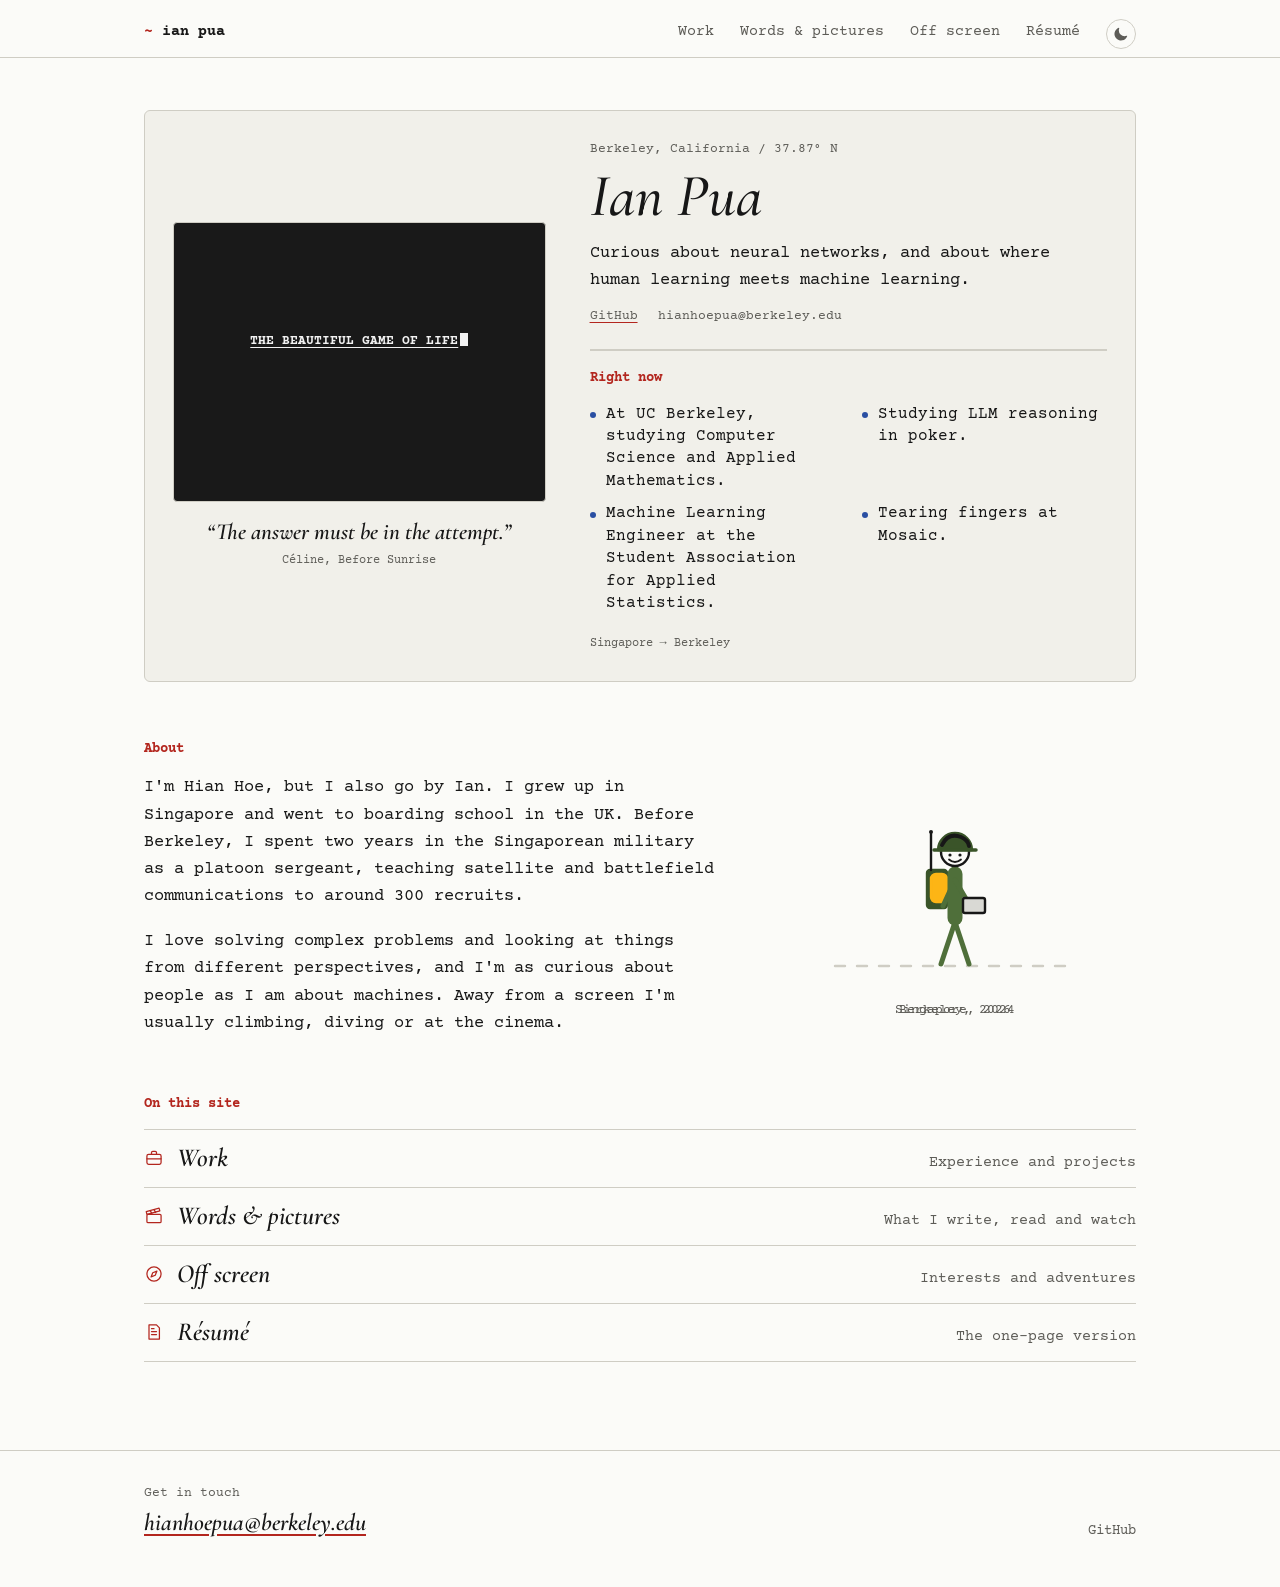
==== index.html @ f22ea00c "Give the walking figure a face and colours Co-Authored-By: Claude Fable 5.2 <noreply@anthropic.com> " ====
<!DOCTYPE html>
<html lang="en">
<head>
<meta charset="utf-8">
<meta name="viewport" content="width=device-width, initial-scale=1">
<title>Ian Pua</title>
<meta name="description" content="Ian Pua. Computer Science and Applied Mathematics at UC Berkeley.">

<!-- Link preview, shown when the site is shared. Change the address below if the site moves. -->
<meta property="og:type" content="website">
<meta property="og:title" content="Ian Pua">
<meta property="og:description" content="Computer Science and Applied Mathematics at UC Berkeley. Studying LLM reasoning in poker.">
<meta property="og:url" content="https://phihooo.github.io/">
<meta property="og:image" content="https://phihooo.github.io/og.png">
<meta name="twitter:card" content="summary_large_image">

<link rel="preconnect" href="https://fonts.googleapis.com">
<link rel="preconnect" href="https://fonts.gstatic.com" crossorigin>
<link href="https://fonts.googleapis.com/css2?family=Cormorant+Garamond:ital,wght@1,500;1,600&family=Courier+Prime:ital,wght@0,400;0,700;1,400&display=swap" rel="stylesheet">
<link rel="stylesheet" href="css/site.css">
</head>
<body>

<a class="skip" href="#main">Skip to content</a>

<header class="top">
  <nav class="nav" aria-label="Main">
    <a class="wordmark" href="#home" data-route="home">ian pua</a>
    <ul class="nav-links">
      <li><a href="#work" data-route="work">Work</a></li>
      <li><a href="#media" data-route="media">Words &amp; pictures</a></li>
      <li><a href="#offscreen" data-route="offscreen">Off screen</a></li>
      <li><a href="#resume" data-route="resume">Résumé</a></li>
      <li><button type="button" class="mode" id="mode"></button></li>
    </ul>
  </nav>
</header>

<main id="main">

  <!-- HOME -->
  <section class="view" data-view="home">
    <div class="wrap">
      <div class="card">
        <div class="screen-col">
          <div class="screen">
            <canvas id="leader" aria-hidden="true"></canvas>
            <div class="screen-html" id="screen-html" hidden></div>
          </div>
          <blockquote class="quote" id="quote" hidden></blockquote>
        </div>
        <div class="intro">
          <p class="where" id="where"></p>
          <h1 class="name">Ian Pua</h1>
          <p class="hero-line" id="tagline"></p>
          <p class="contact-row" id="hero-links"></p>
          <h2 class="h-small rule-top">Right now</h2>
          <ul class="now" id="now-list"></ul>
          <p class="path" id="path"></p>
        </div>
      </div>

      <section class="home-about" id="sec-about">
        <h2 class="h-small">About</h2>
        <div class="about-grid">
          <div class="prose" id="about-prose"></div>
          <dl class="facts" id="about-facts"></dl>
          <figure class="walk">
            <svg viewBox="0 0 240 210" role="img" aria-label="A stick figure walking, changing from a soldier with a helmet and a radio pack into a student with a backpack and a laptop.">
              <line class="walk-ground" x1="0" y1="176" x2="240" y2="176"/>
              <!-- soldier kit: radio pack with antenna, helmet -->
              <g class="kit kit-soldier">
                <rect class="pack-army" x="92" y="80" width="20" height="38" rx="3"/>
                <path d="M96 80 V44"/>
                <circle cx="96" cy="42" r="2" class="solid"/>
              </g>
              <!-- student kit: small backpack, hair -->
              <g class="kit kit-student">
                <rect class="pack-cal" x="96" y="84" width="16" height="28" rx="5"/>
              </g>
              <!-- the person -->
              <g class="limb arm-back"><path class="cloth" d="M120 90 L108 116"/></g>
              <g class="limb leg-back"><path class="cloth" d="M120 132 L106 174"/></g>
              <g class="limb leg-front"><path class="cloth" d="M120 132 L134 174"/></g>
              <path class="cloth torso" d="M120 84 V128"/>
              <circle cx="120" cy="62" r="14" class="walk-head"/>
              <circle cx="115" cy="65" r="1.6" class="face"/>
              <circle cx="125" cy="65" r="1.6" class="face"/>
              <path class="smile" d="M114 69.500 q6 5 12 0"/>
              <!-- helmet and hair sit on top of the head -->
              <g class="kit kit-soldier">
                <path class="helmet" d="M103 60 a17 17 0 0 1 34 0 z"/>
                <path class="helmet-brim" d="M99 60 h42"/>
              </g>
              <g class="kit kit-student"><path class="hair" d="M107 55 q6 -13 19 -8 q7 3 8 9"/></g>
              <g class="limb arm-front">
                <path class="cloth" d="M120 90 L134 114"/>
                <g class="kit kit-student"><rect class="paper" x="128" y="108" width="22" height="15" rx="2"/></g>
              </g>
            </svg>
            <figcaption>
              <span class="cap cap-soldier">Singapore, 2024</span>
              <span class="cap cap-student">Berkeley, 2026</span>
            </figcaption>
          </figure>
        </div>
      </section>

      <div class="home-index">
        <h2 class="h-small">On this site</h2>
        <ul class="index">
          <li><a href="#work"><span class="index-name"><span class="ico" data-icon="work"></span>Work</span><span class="index-note">Experience and projects</span></a></li>
          <li><a href="#media"><span class="index-name"><span class="ico" data-icon="film"></span>Words &amp; pictures</span><span class="index-note">What I write, read and watch</span></a></li>
          <li><a href="#offscreen"><span class="index-name"><span class="ico" data-icon="compass"></span>Off screen</span><span class="index-note">Interests and adventures</span></a></li>
          <li><a href="#resume"><span class="index-name"><span class="ico" data-icon="article"></span>Résumé</span><span class="index-note">The one-page version</span></a></li>
        </ul>
      </div>
    </div>
  </section>

  <!-- WORK: experience + projects -->
  <section class="view" data-view="work" hidden>
    <div class="wrap page">
      <h1 class="page-title slug">Work</h1>
      <section class="part" id="sec-experience">
        <h2 class="sub"><span class="ico" data-icon="work"></span>Experience</h2>
        <div class="pending">
          <p class="pending-title">Coming soon</p>
          <p class="pending-note">I'm writing this section up. Until then, my GitHub is the best place to see what I've been doing.</p>
        </div>
      </section>
      <section class="part" id="sec-projects">
        <h2 class="sub"><span class="ico" data-icon="cube"></span>Projects</h2>
        <div class="pending">
          <p class="pending-title">Coming soon</p>
          <p class="pending-note">Project write-ups are on the way.</p>
        </div>
      </section>
    </div>
  </section>

  <!-- WORDS & PICTURES: writing + media diet -->
  <section class="view" data-view="media" hidden>
    <div class="wrap page">
      <h1 class="page-title slug">Words &amp; pictures</h1>
      <p class="page-lede">What I write, and the books, films, TV and articles I take in.</p>
      <section class="part" id="sec-writing">
        <h2 class="sub"><span class="ico" data-icon="pen"></span>Writing</h2>
        <ul class="posts" id="writing-list"></ul>
      </section>
      <section class="part" id="sec-media">
        <h2 class="sub"><span class="ico" data-icon="film"></span>Media diet</h2>
        <div class="chips" id="media-filters" role="group" aria-label="Filter by type"></div>
        <ul class="shelf" id="media-list"></ul>
      </section>
    </div>
  </section>

  <!-- ONE ESSAY (filled in by site.js) -->
  <section class="view" data-view="post" hidden>
    <div class="wrap page">
      <p class="back"><a href="#writing">Back to Writing</a></p>
      <article>
        <p class="post-when" id="post-when"></p>
        <h1 class="page-title" id="post-title"></h1>
        <div class="prose essay" id="post-body"></div>
      </article>
    </div>
  </section>

  <!-- OFF SCREEN: interests + adventures -->
  <section class="view" data-view="offscreen" hidden>
    <div class="wrap page">
      <h1 class="page-title slug ext">Off screen</h1>
      <p class="page-lede">What I do away from a screen, and where I've been.</p>
      <section class="part" id="sec-interests">
        <h2 class="sub"><span class="ico" data-icon="heart"></span>Interests</h2>
        <ul class="interests" id="interests-list"></ul>
      </section>
      <section class="part" id="sec-adventures">
        <h2 class="sub"><span class="ico" data-icon="compass"></span>Adventures</h2>
        <p class="countdown" id="countdown" hidden></p>
        <dl class="stats" id="adventure-stats"></dl>
        <div class="map" id="map"></div>
        <ul class="pins" id="pin-list"></ul>
        <h3 class="h-small">Log</h3>
        <ul class="posts" id="adventure-log"></ul>
      </section>
    </div>
  </section>

  <!-- RÉSUMÉ -->
  <section class="view" data-view="resume" hidden>
    <div class="wrap page">
      <h1 class="page-title slug">Résumé</h1>
      <div class="pending" id="resume-box"></div>
    </div>
  </section>

</main>

<footer class="foot">
  <div class="wrap foot-row">
    <div>
      <p class="foot-label">Get in touch</p>
      <p class="foot-email" id="foot-email"></p>
    </div>
    <ul class="foot-links" id="foot-links"></ul>
  </div>
</footer>

<script src="js/content.js"></script>
<script src="js/world.js"></script>
<script src="js/site.js"></script>
</body>
</html>
---- css/site.css ----
/* Layout idea: the site is a screenplay. One typewriter face, page titles
   written as scene headings (INT. ABOUT - DAY), and day or night depending
   on the light or dark mode. */
:root {
  --paper: #fbfbf8;   /* page background */
  --shelf: #f1f0ea;   /* raised surfaces */
  --line:  #cfcdc4;   /* borders and rules */
  --ink:   #171717;   /* main text */
  --mist:  #5d5c57;   /* secondary text */
  --red:   #b3261e;   /* accent: the red pencil */
  --blue:  #2a4fa3;   /* second accent: the blue pencil */
  --land:  #e4e2d9;   /* land on the map */
  --tod: "DAY";       /* time of day in the scene headings */

  --type: "Courier Prime", "Courier New", Courier, monospace;
  --title: "Cormorant Garamond", "Times New Roman", serif;   /* italic serif for the name and for titles */
  color-scheme: light;
}
@media (prefers-color-scheme: dark) {
  :root:not([data-theme="light"]) {
    --paper: #141413; --shelf: #1e1e1c; --line: #3b3a36; --ink: #ecebe5; --mist: #a5a39b;
    --red: #ff8073; --blue: #93b2ff; --land: #2a2a27; --tod: "NIGHT";
    color-scheme: dark;
  }
}
:root[data-theme="dark"] {
  --paper: #141413; --shelf: #1e1e1c; --line: #3b3a36; --ink: #ecebe5; --mist: #a5a39b;
  --red: #ff8073; --blue: #93b2ff; --land: #2a2a27; --tod: "NIGHT";
  color-scheme: dark;
}

* { box-sizing: border-box; }
html { -webkit-text-size-adjust: 100%; }
body {
  margin: 0; background: var(--paper); color: var(--ink);
  font-family: var(--type); font-size: 17px; line-height: 1.6;
  min-height: 100vh; display: flex; flex-direction: column;
}
main { flex: 1; }
a { color: inherit; }
a:focus-visible, button:focus-visible { outline: 2px solid var(--red); outline-offset: 3px; border-radius: 2px; }
h1, h2, h3, p, ul, ol, dl, dd, blockquote { margin: 0; }
ul, ol { padding: 0; list-style: none; }
h1, h2, h3 { text-wrap: balance; }
button { font: inherit; }

.wrap { width: 100%; max-width: 1040px; margin: 0 auto; padding: 0 24px; }
.skip { position: absolute; left: -9999px; top: 8px; background: var(--red); color: var(--paper); padding: 6px 12px; font-size: 14px; }
.skip:focus { left: 16px; z-index: 40; }

/* ---------- top bar ---------- */
.top { position: sticky; top: 0; z-index: 10; background: color-mix(in srgb, var(--paper) 92%, transparent); backdrop-filter: blur(8px); border-bottom: 1px solid var(--line); }
.nav { max-width: 1040px; margin: 0 auto; padding: 12px 24px; display: flex; align-items: baseline; justify-content: space-between; gap: 8px 24px; flex-wrap: wrap; }
.wordmark { font-weight: 700; font-size: 15px; text-decoration: none; }
.wordmark::before { content: "~ "; color: var(--red); }
.nav-links { display: flex; flex-wrap: wrap; align-items: baseline; gap: 4px 26px; }
.nav-links a { font-size: 15px; color: var(--mist); text-decoration: none; padding: 2px 0; border-bottom: 1px solid transparent; }
.nav-links a:hover { color: var(--ink); }
.nav-links a[aria-current="page"] { color: var(--ink); border-bottom-color: var(--red); }
.mode { display: inline-flex; align-items: center; justify-content: center; width: 30px; height: 30px; color: var(--mist); background: transparent; border: 1px solid var(--line); border-radius: 50%; padding: 0; cursor: pointer; position: relative; top: 7px; }
.mode:hover { color: var(--ink); border-color: var(--mist); }

/* ---------- home ---------- */
.card { display: grid; grid-template-columns: minmax(0, 0.9fr) minmax(0, 1.25fr); gap: 44px; align-items: center; margin-top: 52px; padding: 28px; background: var(--shelf); border: 1px solid var(--line); border-radius: 6px; }
.screen { position: relative; aspect-ratio: 4 / 3; overflow: hidden; background: #191919; border: 1px solid var(--line); border-radius: 4px; }
.screen canvas { position: absolute; inset: 0; width: 100%; height: 100%; display: block; }
.screen-cap { position: absolute; left: 14px; right: 14px; bottom: 11px; display: grid; gap: 1px; }
.cap-label { font-size: 11px; color: #ff9c92; }
.cap-title { font-weight: 700; font-size: 15px; line-height: 1.2; color: #f4f1ea; text-transform: uppercase; }

.where { font-size: 13px; color: var(--mist); }
.name { font-family: var(--title); font-style: italic; font-weight: 500; font-size: 60px; line-height: 1; margin: 6px 0 14px; }
.hero-line { max-width: 30em; }
.contact-row { display: flex; flex-wrap: wrap; gap: 4px 20px; margin-top: 12px; font-size: 13px; color: var(--mist); }
.contact-row a { text-decoration-color: var(--red); text-underline-offset: 3px; }
.rule-top { border-top: 2px solid var(--line); padding-top: 16px; margin-top: 22px; }
.h-small { font-weight: 700; font-size: 14px; color: var(--red); margin-bottom: 14px; }
.now { display: grid; grid-template-columns: repeat(2, minmax(0, 1fr)); gap: 10px 28px; font-size: 15.5px; line-height: 1.45; }
.now li { padding-left: 16px; position: relative; }
.now li::before { content: ""; position: absolute; left: 0; top: 0.55em; width: 6px; height: 6px; border-radius: 50%; background: var(--blue); }
.path { font-size: 12px; color: var(--mist); margin-top: 18px; }

.home-index { padding: 60px 0 88px; }
.index { border-top: 1px solid var(--line); }
.index a { display: flex; align-items: baseline; justify-content: space-between; gap: 4px 24px; flex-wrap: wrap; padding: 12px 0; border-bottom: 1px solid var(--line); text-decoration: none; }
.index-name { font-weight: 700; font-size: 20px; line-height: 1.2; }
.index-note { color: var(--mist); font-size: 15px; }
.index a:hover .index-name { color: var(--red); }

/* ---------- inner pages ---------- */
.page { padding-top: 60px; padding-bottom: 96px; }
.page-title { font-weight: 700; font-size: clamp(24px, 4vw, 36px); line-height: 1.15; text-transform: uppercase; margin-bottom: 18px; }
.slug::before { content: "INT. "; }
.slug.ext::before { content: "EXT. "; }
.slug::after { content: " \2013  " var(--tod); }
.page-lede { color: var(--mist); max-width: 38em; margin-bottom: 40px; }
.page .h-small { margin-top: 44px; }

.about-grid { display: grid; grid-template-columns: 1.6fr 1fr; gap: 52px; margin-top: 30px; }
.prose { display: grid; gap: 18px; max-width: 38em; }
.facts { align-self: start; display: grid; gap: 14px; background: var(--shelf); border: 1px solid var(--line); border-radius: 6px; padding: 22px; }
.facts dt { font-size: 13px; color: var(--mist); }
.facts dd { font-size: 16px; line-height: 1.4; }

.pending { margin-top: 30px; max-width: 34em; border-left: 3px solid var(--red); padding: 4px 0 4px 20px; }
.pending-title { font-weight: 700; font-size: 22px; text-transform: uppercase; }
.pending-note { color: var(--mist); margin-top: 6px; }
.button { display: inline-block; margin-top: 14px; font-weight: 700; text-decoration: none; color: var(--paper); background: var(--ink); border-radius: 4px; padding: 10px 18px; }
.button:hover { background: var(--red); }

.shelf { border-top: 1px solid var(--line); }
.shelf li { padding: 16px 0; border-bottom: 1px solid var(--line); }
.media-row { display: grid; grid-template-columns: 1fr auto; gap: 4px 22px; align-items: baseline; }
.media-type { font-size: 13px; color: var(--red); }
.media-when { font-size: 13px; color: var(--mist); white-space: nowrap; }
.media-status { font-size: 12px; font-weight: 400; color: var(--blue); margin-left: 10px; white-space: nowrap; text-transform: none; }
.book-title { font-weight: 700; font-size: 19px; line-height: 1.3; }
.book-title a { text-decoration-color: var(--red); text-underline-offset: 4px; }
.book-author { color: var(--mist); font-size: 15px; }
.book-note { margin-top: 8px; max-width: 38em; }
.empty { color: var(--mist); font-style: italic; }

.chips { display: flex; flex-wrap: wrap; gap: 8px; margin-bottom: 26px; }
.chips button { font-size: 13px; line-height: 1; color: var(--mist); background: transparent; border: 1px solid var(--line); border-radius: 999px; padding: 8px 14px; cursor: pointer; }
.chips button:hover { color: var(--ink); border-color: var(--mist); }
.chips button[aria-pressed="true"] { color: var(--paper); background: var(--ink); border-color: var(--ink); }

.posts { border-top: 1px solid var(--line); }
.posts li { display: grid; grid-template-columns: 130px 1fr; gap: 4px 24px; padding: 18px 0; border-bottom: 1px solid var(--line); }
.post-when { font-size: 13px; color: var(--mist); padding-top: 4px; }
.post-title { font-weight: 700; font-size: 19px; line-height: 1.3; }
.post-title a { text-decoration-color: var(--red); text-underline-offset: 4px; }
.post-blurb { color: var(--mist); margin-top: 6px; max-width: 38em; }

.back { font-size: 14px; margin-bottom: 28px; }
.back a { color: var(--mist); text-decoration-color: var(--line); text-underline-offset: 4px; }
.back a::before { content: "< "; }
.essay { margin-top: 22px; }
.essay h2 { font-size: 18px; text-transform: uppercase; margin-top: 14px; }
.essay blockquote { border-left: 3px solid var(--line); padding-left: 18px; color: var(--mist); }

.interests { display: grid; grid-template-columns: repeat(2, 1fr); gap: 0 52px; border-top: 1px solid var(--line); }
.interests li { padding: 20px 0; border-bottom: 1px solid var(--line); }
.interest-name { font-weight: 700; font-size: 20px; line-height: 1.25; }
.interest-note { color: var(--mist); margin-top: 6px; max-width: 28em; }

/* adventures */
.countdown { display: inline-block; font-weight: 700; border: 1px solid var(--red); color: var(--red); border-radius: 4px; padding: 6px 12px; margin-bottom: 28px; }
.stats { display: flex; flex-wrap: wrap; gap: 14px 44px; margin-bottom: 22px; }
.stats dt { font-size: 13px; color: var(--mist); }
.stats dd { font-weight: 700; font-size: 28px; line-height: 1.1; font-variant-numeric: tabular-nums; }
.map { background: var(--shelf); border: 1px solid var(--line); border-radius: 6px; overflow: hidden; }
.map svg { display: block; width: 100%; height: auto; }
.map .land { fill: var(--land); stroke: var(--line); stroke-width: 0.6; }
.map .leg { fill: none; stroke: var(--red); stroke-width: 1; stroke-dasharray: 3 4; opacity: .7; }
.map .pin circle { fill: var(--red); stroke: var(--paper); stroke-width: 1.5; }
.map .pin.here circle { fill: var(--blue); }
.map .pin text { font-family: var(--type); font-size: 11px; font-weight: 700; fill: var(--ink); paint-order: stroke; stroke: var(--shelf); stroke-width: 3px; }
.pins { display: flex; flex-wrap: wrap; gap: 8px 28px; margin-top: 16px; font-size: 15px; }
.pins li::before { content: ""; display: inline-block; width: 8px; height: 8px; border-radius: 50%; background: var(--red); margin-right: 8px; }
.pins li.here::before { background: var(--blue); }
.pins span { color: var(--mist); }

/* ---------- footer ---------- */
.foot { border-top: 1px solid var(--line); padding: 32px 0 44px; }
.foot-row { display: flex; justify-content: space-between; align-items: flex-end; gap: 20px 40px; flex-wrap: wrap; }
.foot-label { font-size: 13px; color: var(--mist); }
.foot-email { font-weight: 700; font-size: 18px; overflow-wrap: anywhere; }
.foot-email a { text-decoration-color: var(--red); text-underline-offset: 4px; }
.foot-links { display: flex; gap: 22px; flex-wrap: wrap; font-size: 14px; }
.foot-links a { color: var(--mist); text-decoration: none; }
.foot-links a:hover { color: var(--red); }

/* ---------- small screens ---------- */
@media (max-width: 820px) {
  body { font-size: 16px; }
  .card { grid-template-columns: 1fr; gap: 24px; padding: 18px; margin-top: 26px; }
  .name { font-size: 50px; }
  .about-grid { grid-template-columns: 1fr; gap: 36px; }
  .interests, .now { grid-template-columns: 1fr; }
  .posts li { grid-template-columns: 1fr; }
  .media-row { grid-template-columns: 1fr auto; }
  .media-type { grid-column: 1 / -1; }
  .post-when { padding-top: 0; }
  .page { padding-top: 40px; padding-bottom: 64px; }
  .home-index { padding: 40px 0 64px; }
  .wrap, .nav { padding-left: 18px; padding-right: 18px; }
  .map .pin text { font-size: 20px; }
  .map .pin circle { r: 8; }
}

[hidden] { display: none !important; }

/* italic serif for titles; the typewriter face stays for everything else */
.index-name, .book-title, .post-title, .interest-name, .foot-email { font-family: var(--title); font-style: italic; font-weight: 600; }
.index-name { font-size: 26px; }
.book-title, .post-title { font-size: 25px; line-height: 1.2; }
.interest-name { font-size: 27px; }
.foot-email { font-size: 24px; }
.media-status { font-family: var(--type); font-style: normal; }
.screen-cap:not(:has(span:not(:empty))) { display: none; }

/* ---------- what the home page screen can show ---------- */
.screen-html { position: absolute; inset: 0; color: #f2f2f2; font-family: var(--type); }
.sc-heading { height: 100%; display: grid; place-content: center; text-align: center; gap: 8px; padding: 16px; }
.sc-heading b { font-size: clamp(17px, 2.3vw, 23px); line-height: 1.25; text-transform: uppercase; }
.sc-heading span { font-size: 13px; color: #b9b7b0; }
.sc-fade { height: 100%; display: flex; flex-direction: column; justify-content: center; gap: 12px; padding: 20px 22px; font-size: 14px; line-height: 1.5; }
.sc-fade b { text-transform: uppercase; }
.sc-fade .cursor { display: inline-block; width: 8px; height: 1em; background: #f2f2f2; vertical-align: -2px; margin-left: 2px; animation: blink 1s steps(1) infinite; }
@keyframes blink { 50% { opacity: 0; } }
.sc-slate { height: 100%; display: grid; grid-template-rows: 22% 1fr; background: #111; }
.sc-slate .sticks { background: repeating-linear-gradient(115deg, #f2f2f2 0 24px, #111 24px 48px); border-bottom: 3px solid #f2f2f2; }
.sc-slate dl { display: grid; grid-template-columns: 1fr 1fr; margin: 0; }
.sc-slate dl > div { padding: 8px 14px; border-right: 1px solid #5a5a5a; border-bottom: 1px solid #5a5a5a; display: flex; flex-direction: column; justify-content: center; min-width: 0; }
.sc-slate dl > div:nth-child(2n) { border-right: 0; }
.sc-slate dl > div:nth-last-child(-n+2) { border-bottom: 0; }
.sc-slate dt { font-size: 10px; color: #b9b7b0; letter-spacing: .08em; }
.sc-slate dd { font-weight: 700; font-size: clamp(15px, 2vw, 20px); line-height: 1.2; text-transform: uppercase; font-variant-numeric: tabular-nums; }

@media (prefers-reduced-motion: reduce) { .sc-fade .cursor { animation: none; } }

/* sections inside a combined page */
.part { scroll-margin-top: 80px; }
.part + .part { margin-top: 72px; }
.sub { font-weight: 700; font-size: 20px; text-transform: uppercase; padding-bottom: 10px; border-bottom: 2px solid var(--ink); margin-bottom: 24px; }
.part .pending { margin-top: 0; }
.part .posts, .part .shelf, .part .interests { border-top: 0; }
.part .posts li:first-child, .part .shelf li:first-child { padding-top: 0; }
.part .interests li:nth-child(-n+2) { padding-top: 0; }
.part .h-small { margin-top: 40px; }
.page-title + .part { margin-top: 30px; }

/* interest icons */
.interest { display: grid; grid-template-columns: 44px 1fr; gap: 16px; align-items: start; }
.interest-mark { width: 44px; height: 44px; color: var(--red); }
.interest-mark svg { width: 100%; height: 100%; display: block; }
.interest-mark img { width: 100%; height: 100%; object-fit: contain; display: block; border-radius: 4px; }
.part .shelf li { padding: 11px 0; }
.part .shelf li:first-child { padding-top: 0; }
.media-fav { color: var(--red); }

/* icons */
.ico { display: inline-block; width: 1.15em; height: 1.15em; vertical-align: -0.2em; margin-right: 0.5em; color: var(--red); }
.ico svg { width: 100%; height: 100%; display: block; }
.facts dt .ico { width: 15px; height: 15px; margin-right: 7px; vertical-align: -3px; }
.index-name .ico { width: 20px; height: 20px; vertical-align: -2px; }

/* media diet groups */
.part .shelf li.media-group { font-weight: 700; font-size: 15px; text-transform: uppercase; padding: 30px 0 8px; border-bottom: 1px solid var(--ink); }
.part .shelf li.media-group:first-child { padding-top: 6px; }
.part .shelf li.media-group + li { padding-top: 11px; }
@media (max-width: 820px) { .media-row { grid-template-columns: 1fr auto; } }

/* title page on the screen, and the quote under it */
.sc-fade { gap: 9px; font-size: 13px; padding: 16px 20px; }
.sc-titlepage { display: grid; gap: 2px; text-align: center; margin-bottom: 10px; }
.sc-titlepage .sc-title { text-decoration: underline; text-underline-offset: 3px; }
.screen-col { display: grid; gap: 16px; }
.quote { text-align: center; }
.quote p { font-family: var(--title); font-style: italic; font-weight: 600; font-size: 23px; line-height: 1.25; }
.quote cite { display: block; font-style: normal; font-size: 12px; color: var(--mist); margin-top: 4px; }

/* about, now on the home page */
.home-about { padding-top: 56px; scroll-margin-top: 80px; }
.home-about .about-grid { margin-top: 0; }
.home-index { padding-top: 56px; }
.about-grid.solo { grid-template-columns: 1fr; }

/* the walking figure in About: soldier in green turning into a student in blue and gold */
.walk { --army: #4f6f3a; --army-dark: #3a5429; --cal: #003262; --gold: #fdb515; }
:root[data-theme="dark"] .walk { --army: #8fb574; --army-dark: #6f9457; --cal: #6fa0e8; }
@media (prefers-color-scheme: dark) { :root:not([data-theme="light"]) .walk { --army: #8fb574; --army-dark: #6f9457; --cal: #6fa0e8; } }
.home-about .about-grid { grid-template-columns: 1.6fr 1fr; align-items: center; }
.walk { margin: 0; justify-self: center; width: 100%; max-width: 240px; }
.walk svg { display: block; width: 100%; height: auto; overflow: visible; }
.walk svg * { fill: none; stroke: var(--ink); stroke-width: 2.4; stroke-linecap: round; stroke-linejoin: round; }
.walk .solid, .walk .face { fill: var(--ink); stroke: none; }
.walk .smile { stroke-width: 1.8; }
.walk .walk-head { fill: var(--paper); }
.walk .paper { fill: #d9d9d4; stroke: var(--ink); }
.walk .cloth { stroke: var(--army); stroke-width: 5; animation: tone 4.5s ease-in-out infinite; }
.walk .torso { stroke-width: 15; }
.walk .helmet { fill: var(--army-dark); stroke: var(--army-dark); }
.walk .helmet-brim { stroke: var(--army-dark); stroke-width: 3.5; }
.walk .pack-army { fill: var(--army-dark); stroke: var(--army-dark); }
.walk .pack-cal { fill: var(--gold); stroke: var(--gold); }
.walk .hair { stroke-width: 4; }
.walk .walk-ground { stroke: var(--line); stroke-dasharray: 10 12; animation: ground 1.1s linear infinite; }
.walk .limb { transform-box: view-box; animation: swing 1.1s ease-in-out infinite alternate; }
.walk .arm-front, .walk .arm-back { transform-origin: 120px 90px; }
.walk .leg-front, .walk .leg-back { transform-origin: 120px 132px; }
.walk .arm-back, .walk .leg-front { animation-direction: alternate-reverse; }
.walk .kit-soldier, .walk .cap-soldier { animation: kit-a 4.5s ease-in-out infinite; }
.walk .kit-student, .walk .cap-student { animation: kit-b 4.5s ease-in-out infinite; }
.walk figcaption { position: relative; height: 1.6em; text-align: center; font-size: 13px; color: var(--mist); }
.walk .cap { position: absolute; left: 0; right: 0; }
@keyframes swing { from { transform: rotate(-17deg); } to { transform: rotate(17deg); } }
@keyframes ground { to { stroke-dashoffset: 22; } }
@keyframes kit-a { 0%, 42% { opacity: 1; } 50%, 92% { opacity: 0; } 100% { opacity: 1; } }
@keyframes kit-b { 0%, 42% { opacity: 0; } 50%, 92% { opacity: 1; } 100% { opacity: 0; } }
@keyframes tone { 0%, 42% { stroke: var(--army); } 50%, 92% { stroke: var(--cal); } 100% { stroke: var(--army); } }
@media (prefers-reduced-motion: reduce) {
  .walk .limb, .walk .walk-ground, .walk .kit, .walk .cap, .walk .cloth { animation: none; }
  .walk .kit-soldier, .walk .cap-soldier { opacity: 0; }
  .walk .cloth { stroke: var(--cal); }
}
@media (max-width: 820px) { .home-about .about-grid { grid-template-columns: 1fr; } }
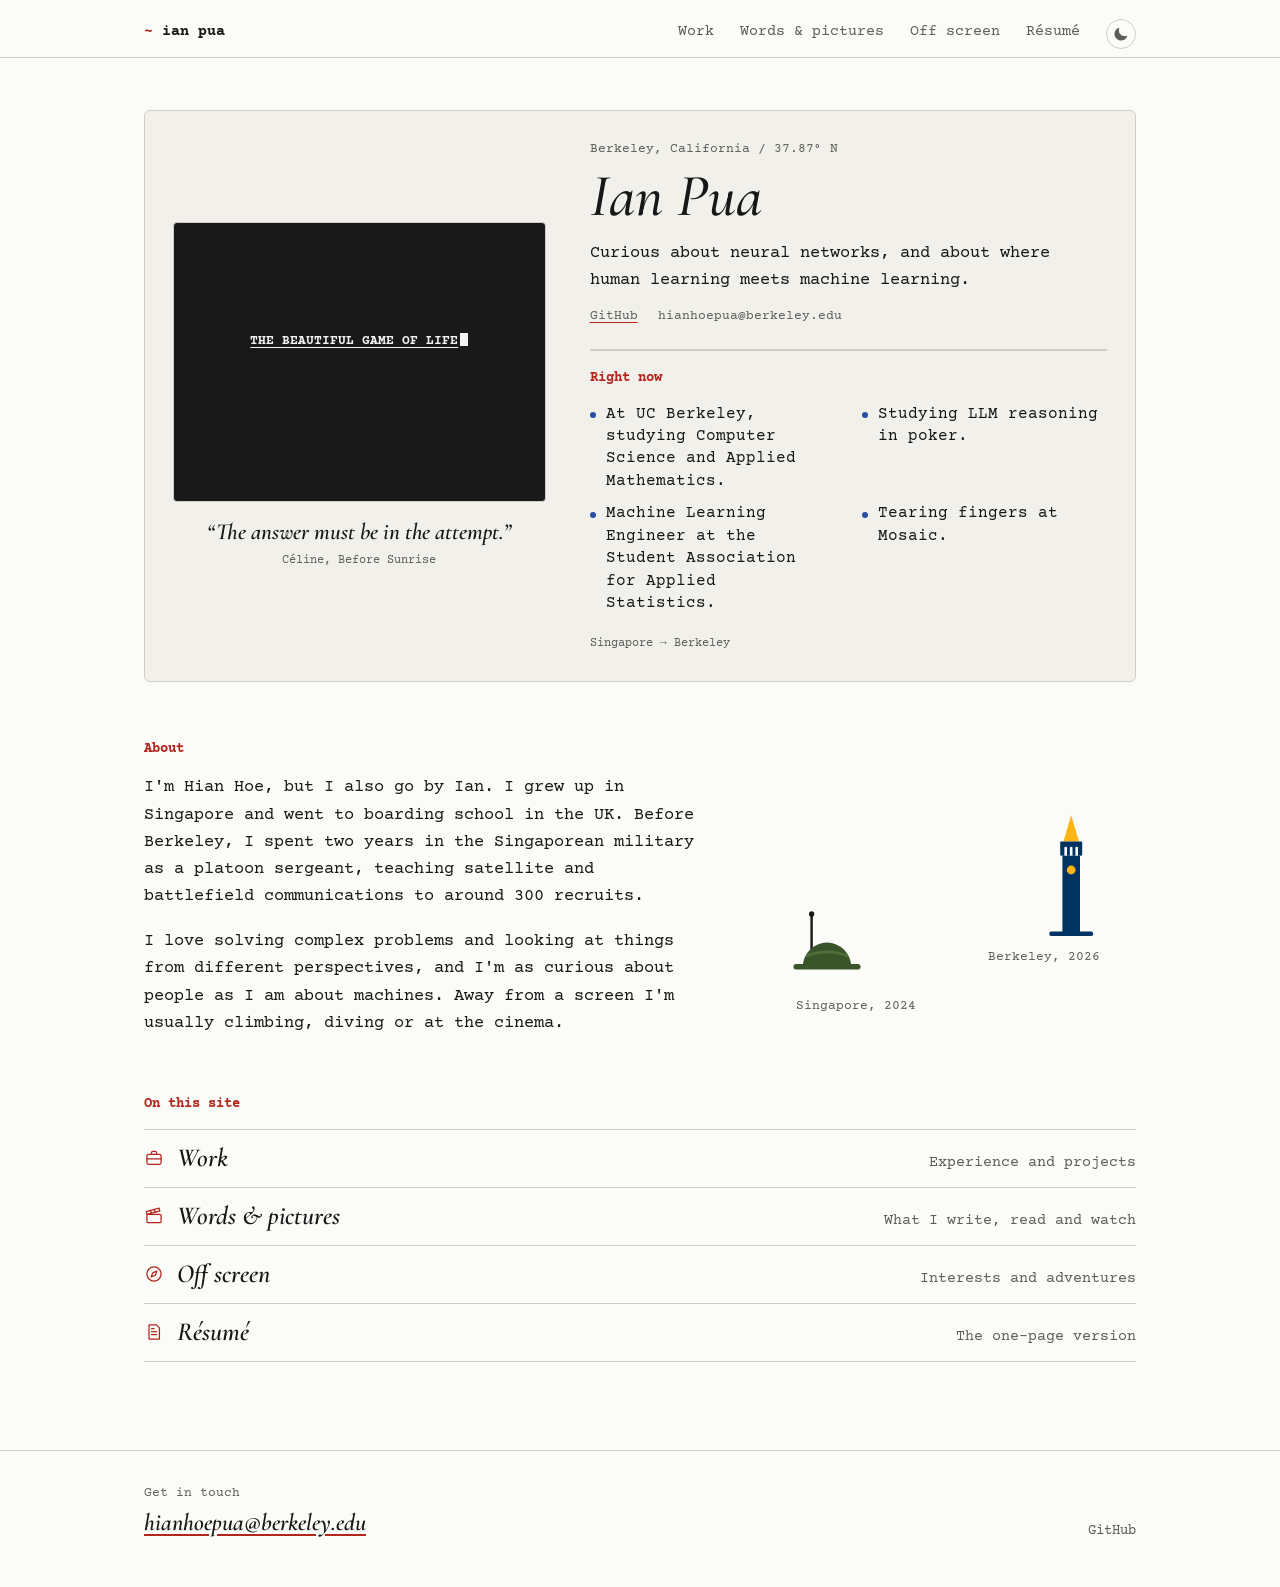
==== commit 90b0c892: "Replace the walking figure with a footprint trail Co-Authored-By: Claude Fable 5.2 <noreply@anthropi" ====
--- a/index.html
+++ b/index.html
@@ -66,42 +66,38 @@
           <div class="prose" id="about-prose"></div>
           <dl class="facts" id="about-facts"></dl>
           <figure class="walk">
-            <svg viewBox="0 0 240 210" role="img" aria-label="A stick figure walking, changing from a soldier with a helmet and a radio pack into a student with a backpack and a laptop.">
-              <line class="walk-ground" x1="0" y1="176" x2="240" y2="176"/>
-              <!-- soldier kit: radio pack with antenna, helmet -->
-              <g class="kit kit-soldier">
-                <rect class="pack-army" x="92" y="80" width="20" height="38" rx="3"/>
-                <path d="M96 80 V44"/>
-                <circle cx="96" cy="42" r="2" class="solid"/>
+            <svg viewBox="0 0 300 204" role="img" aria-label="A trail of footprints leading from an army helmet with a radio antenna to a campus bell tower, changing from green boot prints to blue shoe prints along the way.">
+              <!-- start: helmet with a signaller's antenna -->
+              <g class="start">
+                <path class="antenna" d="M26 150 V112"/>
+                <circle class="antenna-tip" cx="26" cy="110" r="2.4"/>
+                <path class="helmet" d="M18 158 a22 22 0 0 1 44 0 z"/>
+                <path class="helmet-brim" d="M12 158 h56"/>
+                <path class="helmet-band" d="M22 148 q18 -7 36 0"/>
               </g>
-              <!-- student kit: small backpack, hair -->
-              <g class="kit kit-student">
-                <rect class="pack-cal" x="96" y="84" width="16" height="28" rx="5"/>
+              <!-- the walk -->
+              <g class="print" style="--i:0;--mix:100%" transform="translate(86.5 154.0) rotate(113)"><rect x="-4.6" y="-9" width="9.2" height="10.5" rx="2.6"/><rect x="-3.9" y="3.4" width="7.8" height="5.6" rx="1.6"/></g>
+              <g class="print" style="--i:1;--mix:89%" transform="translate(100.4 169.8) rotate(88)"><rect x="-4.6" y="-9" width="9.2" height="10.5" rx="2.6"/><rect x="-3.9" y="3.4" width="7.8" height="5.6" rx="1.6"/></g>
+              <g class="print" style="--i:2;--mix:78%" transform="translate(112.2 153.9) rotate(66)"><rect x="-4.6" y="-9" width="9.2" height="10.5" rx="2.6"/><rect x="-3.9" y="3.4" width="7.8" height="5.6" rx="1.6"/></g>
+              <g class="print" style="--i:3;--mix:67%" transform="translate(132.4 156.8) rotate(53)"><rect x="-4.6" y="-9" width="9.2" height="10.5" rx="2.6"/><rect x="-3.9" y="3.4" width="7.8" height="5.6" rx="1.6"/></g>
+              <g class="print" style="--i:4;--mix:56%" transform="translate(137.6 135.6) rotate(49)"><rect x="-4.6" y="-9" width="9.2" height="10.5" rx="2.6"/><rect x="-3.9" y="3.4" width="7.8" height="5.6" rx="1.6"/></g>
+              <g class="print" style="--i:5;--mix:44%" transform="translate(159.9 133.6) rotate(51)"><ellipse cx="0" cy="-3.6" rx="4.4" ry="6.2"/><ellipse cx="0" cy="6.2" rx="3.3" ry="3.2"/></g>
+              <g class="print" style="--i:6;--mix:33%" transform="translate(167.5 112.2) rotate(59)"><ellipse cx="0" cy="-3.6" rx="4.4" ry="6.2"/><ellipse cx="0" cy="6.2" rx="3.3" ry="3.2"/></g>
+              <g class="print" style="--i:7;--mix:22%" transform="translate(189.6 116.3) rotate(73)"><ellipse cx="0" cy="-3.6" rx="4.4" ry="6.2"/><ellipse cx="0" cy="6.2" rx="3.3" ry="3.2"/></g>
+              <g class="print" style="--i:8;--mix:11%" transform="translate(207.4 101.0) rotate(92)"><ellipse cx="0" cy="-3.6" rx="4.4" ry="6.2"/><ellipse cx="0" cy="6.2" rx="3.3" ry="3.2"/></g>
+              <g class="print" style="--i:9;--mix:0%" transform="translate(227.8 118.1) rotate(109)"><ellipse cx="0" cy="-3.6" rx="4.4" ry="6.2"/><ellipse cx="0" cy="6.2" rx="3.3" ry="3.2"/></g>
+              <!-- end: a campus bell tower -->
+              <g class="finish">
+                <path class="spire" d="M262 20 L255 44 H269 Z"/>
+                <rect class="belfry" x="252" y="44" width="20" height="13" rx="1"/>
+                <path class="arches" d="M257 57 v-7 M262 57 v-7 M267 57 v-7"/>
+                <rect class="tower" x="254" y="57" width="16" height="71"/>
+                <circle class="clock" cx="262" cy="70" r="4"/>
+                <path class="tower-base" d="M244 128 h36"/>
               </g>
-              <!-- the person -->
-              <g class="limb arm-back"><path class="cloth" d="M120 90 L108 116"/></g>
-              <g class="limb leg-back"><path class="cloth" d="M120 132 L106 174"/></g>
-              <g class="limb leg-front"><path class="cloth" d="M120 132 L134 174"/></g>
-              <path class="cloth torso" d="M120 84 V128"/>
-              <circle cx="120" cy="62" r="14" class="walk-head"/>
-              <circle cx="115" cy="65" r="1.6" class="face"/>
-              <circle cx="125" cy="65" r="1.6" class="face"/>
-              <path class="smile" d="M114 69.500 q6 5 12 0"/>
-              <!-- helmet and hair sit on top of the head -->
-              <g class="kit kit-soldier">
-                <path class="helmet" d="M103 60 a17 17 0 0 1 34 0 z"/>
-                <path class="helmet-brim" d="M99 60 h42"/>
-              </g>
-              <g class="kit kit-student"><path class="hair" d="M107 55 q6 -13 19 -8 q7 3 8 9"/></g>
-              <g class="limb arm-front">
-                <path class="cloth" d="M120 90 L134 114"/>
-                <g class="kit kit-student"><rect class="paper" x="128" y="108" width="22" height="15" rx="2"/></g>
-              </g>
+              <text class="tag" x="12" y="196">Singapore, 2024</text>
+              <text class="tag" x="288" y="152" text-anchor="end">Berkeley, 2026</text>
             </svg>
-            <figcaption>
-              <span class="cap cap-soldier">Singapore, 2024</span>
-              <span class="cap cap-student">Berkeley, 2026</span>
-            </figcaption>
           </figure>
         </div>
       </section>
--- a/css/site.css
+++ b/css/site.css
@@ -267,42 +267,25 @@
 .home-index { padding-top: 56px; }
 .about-grid.solo { grid-template-columns: 1fr; }
 
-/* the walking figure in About: soldier in green turning into a student in blue and gold */
+/* About: footprints from the army to Berkeley */
 .walk { --army: #4f6f3a; --army-dark: #3a5429; --cal: #003262; --gold: #fdb515; }
-:root[data-theme="dark"] .walk { --army: #8fb574; --army-dark: #6f9457; --cal: #6fa0e8; }
-@media (prefers-color-scheme: dark) { :root:not([data-theme="light"]) .walk { --army: #8fb574; --army-dark: #6f9457; --cal: #6fa0e8; } }
-.home-about .about-grid { grid-template-columns: 1.6fr 1fr; align-items: center; }
-.walk { margin: 0; justify-self: center; width: 100%; max-width: 240px; }
+:root[data-theme="dark"] .walk { --army: #8fb574; --army-dark: #7da163; --cal: #6fa0e8; }
+@media (prefers-color-scheme: dark) { :root:not([data-theme="light"]) .walk { --army: #8fb574; --army-dark: #7da163; --cal: #6fa0e8; } }
+.home-about .about-grid { grid-template-columns: 1.5fr 1fr; align-items: center; }
+.walk { margin: 0; justify-self: center; width: 100%; max-width: 330px; }
 .walk svg { display: block; width: 100%; height: auto; overflow: visible; }
-.walk svg * { fill: none; stroke: var(--ink); stroke-width: 2.4; stroke-linecap: round; stroke-linejoin: round; }
-.walk .solid, .walk .face { fill: var(--ink); stroke: none; }
-.walk .smile { stroke-width: 1.8; }
-.walk .walk-head { fill: var(--paper); }
-.walk .paper { fill: #d9d9d4; stroke: var(--ink); }
-.walk .cloth { stroke: var(--army); stroke-width: 5; animation: tone 4.5s ease-in-out infinite; }
-.walk .torso { stroke-width: 15; }
-.walk .helmet { fill: var(--army-dark); stroke: var(--army-dark); }
-.walk .helmet-brim { stroke: var(--army-dark); stroke-width: 3.5; }
-.walk .pack-army { fill: var(--army-dark); stroke: var(--army-dark); }
-.walk .pack-cal { fill: var(--gold); stroke: var(--gold); }
-.walk .hair { stroke-width: 4; }
-.walk .walk-ground { stroke: var(--line); stroke-dasharray: 10 12; animation: ground 1.1s linear infinite; }
-.walk .limb { transform-box: view-box; animation: swing 1.1s ease-in-out infinite alternate; }
-.walk .arm-front, .walk .arm-back { transform-origin: 120px 90px; }
-.walk .leg-front, .walk .leg-back { transform-origin: 120px 132px; }
-.walk .arm-back, .walk .leg-front { animation-direction: alternate-reverse; }
-.walk .kit-soldier, .walk .cap-soldier { animation: kit-a 4.5s ease-in-out infinite; }
-.walk .kit-student, .walk .cap-student { animation: kit-b 4.5s ease-in-out infinite; }
-.walk figcaption { position: relative; height: 1.6em; text-align: center; font-size: 13px; color: var(--mist); }
-.walk .cap { position: absolute; left: 0; right: 0; }
-@keyframes swing { from { transform: rotate(-17deg); } to { transform: rotate(17deg); } }
-@keyframes ground { to { stroke-dashoffset: 22; } }
-@keyframes kit-a { 0%, 42% { opacity: 1; } 50%, 92% { opacity: 0; } 100% { opacity: 1; } }
-@keyframes kit-b { 0%, 42% { opacity: 0; } 50%, 92% { opacity: 1; } 100% { opacity: 0; } }
-@keyframes tone { 0%, 42% { stroke: var(--army); } 50%, 92% { stroke: var(--cal); } 100% { stroke: var(--army); } }
-@media (prefers-reduced-motion: reduce) {
-  .walk .limb, .walk .walk-ground, .walk .kit, .walk .cap, .walk .cloth { animation: none; }
-  .walk .kit-soldier, .walk .cap-soldier { opacity: 0; }
-  .walk .cloth { stroke: var(--cal); }
-}
+.walk .helmet { fill: var(--army-dark); }
+.walk .helmet-brim { fill: none; stroke: var(--army-dark); stroke-width: 5; stroke-linecap: round; }
+.walk .helmet-band { fill: none; stroke: var(--army); stroke-width: 2.5; stroke-linecap: round; }
+.walk .antenna { fill: none; stroke: var(--ink); stroke-width: 2.2; stroke-linecap: round; }
+.walk .antenna-tip { fill: var(--ink); }
+.walk .tower { fill: var(--cal); }
+.walk .belfry { fill: var(--cal); }
+.walk .arches { fill: none; stroke: var(--paper); stroke-width: 2.4; stroke-linecap: round; }
+.walk .spire, .walk .clock { fill: var(--gold); }
+.walk .tower-base { fill: none; stroke: var(--cal); stroke-width: 4; stroke-linecap: round; }
+.walk .tag { font-family: var(--type); font-size: 11.5px; fill: var(--mist); }
+.walk .print { fill: color-mix(in srgb, var(--army) var(--mix), var(--cal)); animation: step 5.5s linear infinite; animation-delay: calc(var(--i) * 0.26s); opacity: 0; }
+@keyframes step { 0% { opacity: 0; } 3% { opacity: 1; } 62% { opacity: 1; } 78%, 100% { opacity: 0; } }
+@media (prefers-reduced-motion: reduce) { .walk .print { animation: none; opacity: 1; } }
 @media (max-width: 820px) { .home-about .about-grid { grid-template-columns: 1fr; } }
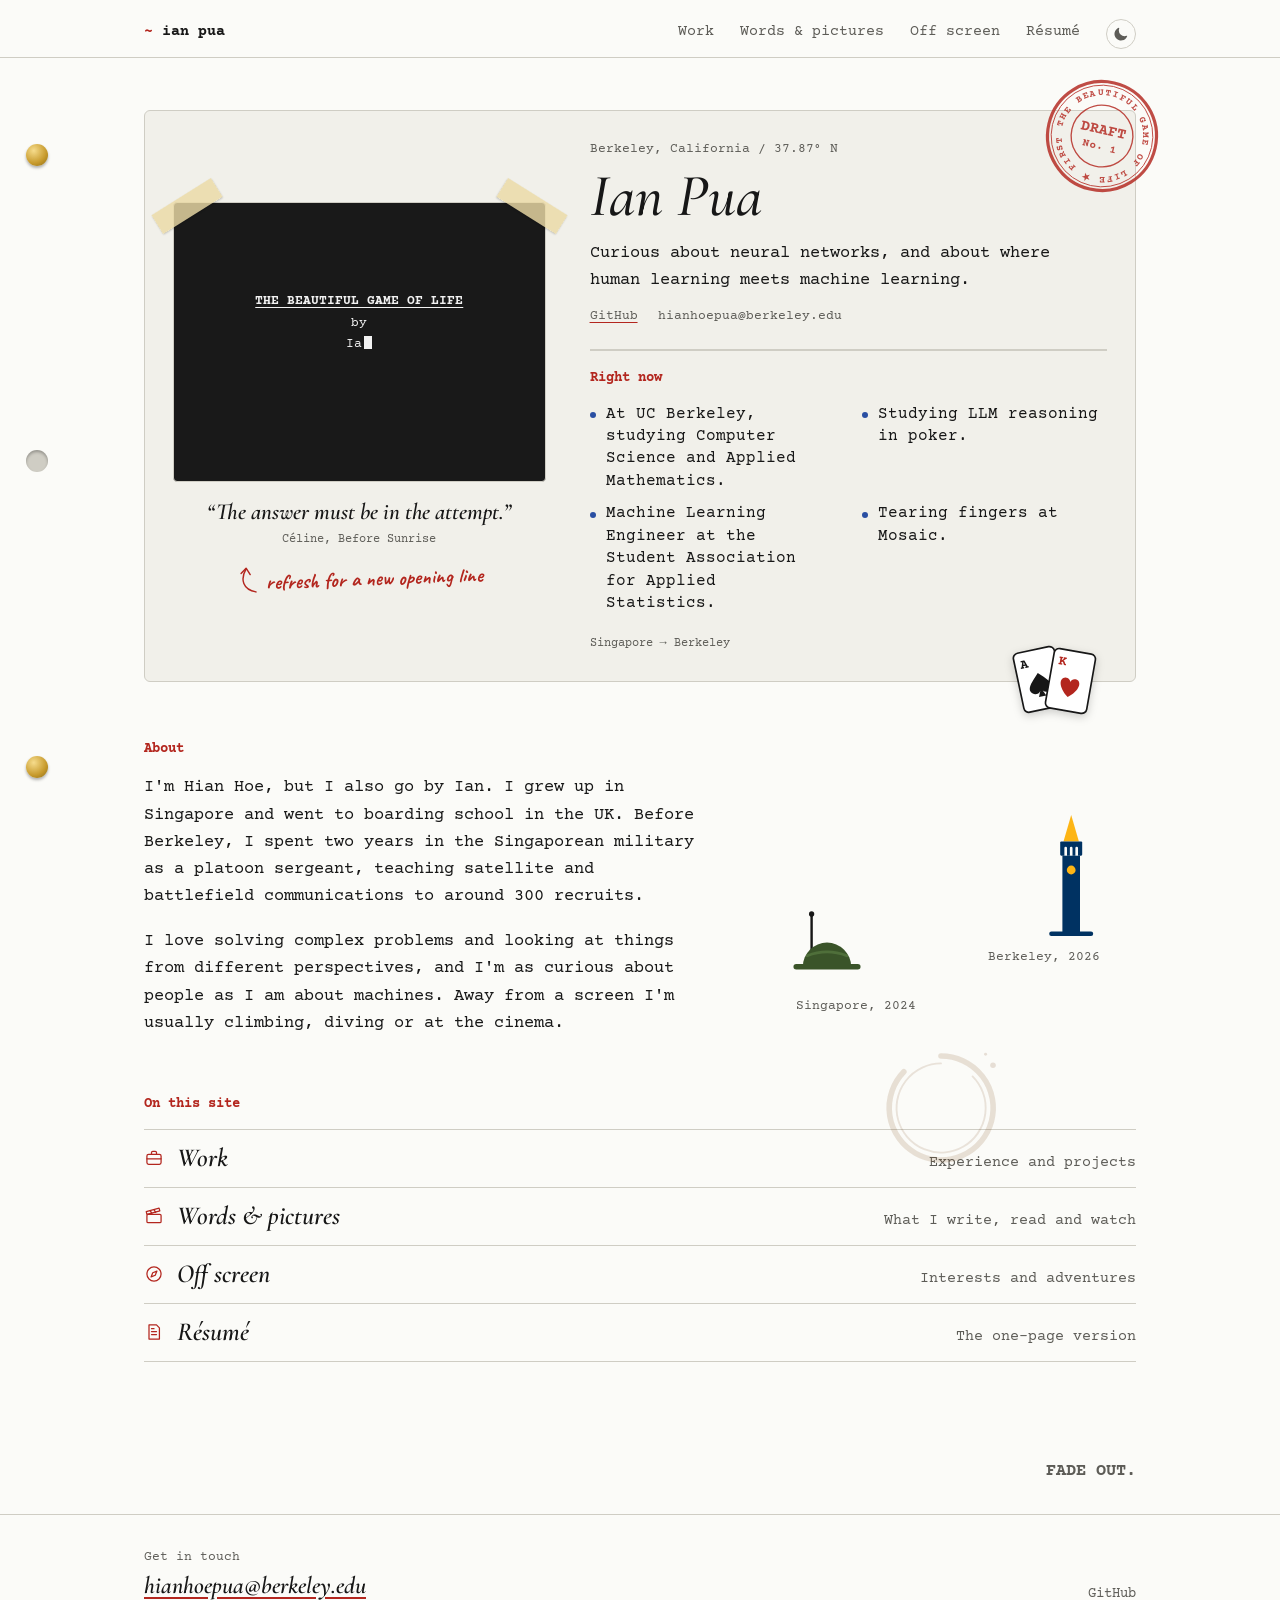
==== commit 26bf2b6b: "Add stamps, stickers and doodles Co-Authored-By: Claude Fable 5.2 <noreply@anthropic.com> Claude-Ses" ====
--- a/index.html
+++ b/index.html
@@ -16,12 +16,14 @@
 
 <link rel="preconnect" href="https://fonts.googleapis.com">
 <link rel="preconnect" href="https://fonts.gstatic.com" crossorigin>
-<link href="https://fonts.googleapis.com/css2?family=Cormorant+Garamond:ital,wght@1,500;1,600&family=Courier+Prime:ital,wght@0,400;0,700;1,400&display=swap" rel="stylesheet">
+<link href="https://fonts.googleapis.com/css2?family=Caveat:wght@500;700&family=Cormorant+Garamond:ital,wght@1,500;1,600&family=Courier+Prime:ital,wght@0,400;0,700;1,400&display=swap" rel="stylesheet">
 <link rel="stylesheet" href="css/site.css">
 </head>
 <body>
 
 <a class="skip" href="#main">Skip to content</a>
+
+<div class="holes" aria-hidden="true"><i class="brad"></i><i></i><i class="brad"></i></div>
 
 <header class="top">
   <nav class="nav" aria-label="Main">
@@ -42,12 +44,16 @@
   <section class="view" data-view="home">
     <div class="wrap">
       <div class="card">
+        <span class="sticker st-stamp" data-sticker="stamp" aria-hidden="true"></span>
+        <span class="sticker st-cards" data-sticker="cards" aria-hidden="true"></span>
         <div class="screen-col">
           <div class="screen">
+            <i class="tape tape-l" aria-hidden="true"></i><i class="tape tape-r" aria-hidden="true"></i>
             <canvas id="leader" aria-hidden="true"></canvas>
             <div class="screen-html" id="screen-html" hidden></div>
           </div>
           <blockquote class="quote" id="quote" hidden></blockquote>
+          <p class="scribble"><span class="sticker st-arrow" data-sticker="arrow" aria-hidden="true"></span>refresh for a new opening line</p>
         </div>
         <div class="intro">
           <p class="where" id="where"></p>
@@ -103,6 +109,7 @@
       </section>
 
       <div class="home-index">
+        <span class="sticker st-coffee" data-sticker="coffee" aria-hidden="true"></span>
         <h2 class="h-small">On this site</h2>
         <ul class="index">
           <li><a href="#work"><span class="index-name"><span class="ico" data-icon="work"></span>Work</span><span class="index-note">Experience and projects</span></a></li>
@@ -118,6 +125,7 @@
   <section class="view" data-view="work" hidden>
     <div class="wrap page">
       <h1 class="page-title slug">Work</h1>
+      <div class="sticky" aria-hidden="true">still writing<br>this part.<br>back soon!</div>
       <section class="part" id="sec-experience">
         <h2 class="sub"><span class="ico" data-icon="work"></span>Experience</h2>
         <div class="pending">
@@ -139,6 +147,7 @@
   <section class="view" data-view="media" hidden>
     <div class="wrap page">
       <h1 class="page-title slug">Words &amp; pictures</h1>
+      <div class="page-stickers" aria-hidden="true"><span class="sticker st-ticket" data-sticker="ticket"></span><span class="sticker st-popcorn" data-sticker="popcorn"></span></div>
       <p class="page-lede">What I write, and the books, films, TV and articles I take in.</p>
       <section class="part" id="sec-writing">
         <h2 class="sub"><span class="ico" data-icon="pen"></span>Writing</h2>
@@ -175,6 +184,7 @@
       </section>
       <section class="part" id="sec-adventures">
         <h2 class="sub"><span class="ico" data-icon="compass"></span>Adventures</h2>
+        <div class="passport" aria-hidden="true"><span class="sticker" data-sticker="stampsg"></span><span class="sticker" data-sticker="stampuk"></span><span class="sticker" data-sticker="stampus"></span></div>
         <p class="countdown" id="countdown" hidden></p>
         <dl class="stats" id="adventure-stats"></dl>
         <div class="map" id="map"></div>
@@ -189,11 +199,13 @@
   <section class="view" data-view="resume" hidden>
     <div class="wrap page">
       <h1 class="page-title slug">Résumé</h1>
-      <div class="pending" id="resume-box"></div>
+      <div class="clipped"><span class="sticker st-clip" data-sticker="clip" aria-hidden="true"></span><div class="pending" id="resume-box"></div></div>
     </div>
   </section>
 
 </main>
+
+<p class="fade-out wrap" aria-hidden="true">FADE OUT.</p>
 
 <footer class="foot">
   <div class="wrap foot-row">
--- a/css/site.css
+++ b/css/site.css
@@ -289,3 +289,53 @@
 @keyframes step { 0% { opacity: 0; } 3% { opacity: 1; } 62% { opacity: 1; } 78%, 100% { opacity: 0; } }
 @media (prefers-reduced-motion: reduce) { .walk .print { animation: none; opacity: 1; } }
 @media (max-width: 820px) { .home-about .about-grid { grid-template-columns: 1fr; } }
+
+/* ---------- stickers, stamps and doodles ---------- */
+.sticker { display: block; pointer-events: none; }
+.sticker svg { display: block; width: 100%; height: auto; overflow: visible; }
+.card { position: relative; }
+.st-stamp { position: absolute; top: -34px; right: -26px; width: 118px; transform: rotate(13deg); opacity: .82; z-index: 2; }
+.st-cards { position: absolute; bottom: -40px; right: 34px; width: 92px; z-index: 2; filter: drop-shadow(0 3px 4px rgba(0,0,0,.18)); }
+.tape { position: absolute; z-index: 3; width: 70px; height: 22px; background: rgba(236, 219, 166, 0.82); box-shadow: 0 1px 2px rgba(0,0,0,.18); }
+.tape-l { top: -8px; left: -22px; transform: rotate(-32deg); }
+.tape-r { top: -8px; right: -22px; transform: rotate(32deg); }
+.screen { overflow: visible; }
+.screen canvas, .screen-html { border-radius: 4px; overflow: hidden; }
+.scribble { font-family: "Caveat", "Segoe Print", cursive; font-weight: 700; font-size: 21px; line-height: 1; color: var(--red); display: flex; align-items: flex-end; justify-content: center; gap: 4px; transform: rotate(-2deg); margin-top: -4px; }
+.st-arrow { width: 26px; flex: none; }
+.home-index { position: relative; }
+.st-coffee { position: absolute; top: 6px; right: 130px; width: 130px; }
+.sticky { font-family: "Caveat", "Segoe Print", cursive; font-weight: 700; font-size: 25px; line-height: 1.1; color: #2b2610; background: #ffe46b; width: 168px; padding: 22px 16px 26px; transform: rotate(4deg); box-shadow: 0 8px 14px rgba(0,0,0,.18); text-align: center; position: absolute; right: 40px; top: 120px; }
+.page { position: relative; }
+.page-stickers { position: absolute; right: 24px; top: 26px; display: flex; align-items: flex-end; gap: 4px; }
+.st-ticket { width: 150px; transform: rotate(-8deg); filter: drop-shadow(0 3px 4px rgba(0,0,0,.18)); }
+.st-popcorn { width: 76px; transform: rotate(6deg); }
+.passport { display: flex; flex-wrap: wrap; align-items: center; gap: 6px 22px; margin-bottom: 26px; opacity: .88; }
+.passport .sticker:nth-child(1) { width: 116px; }
+.passport .sticker:nth-child(2) { width: 160px; }
+.passport .sticker:nth-child(3) { width: 160px; }
+.clipped { position: relative; display: inline-block; margin-top: 30px; background: var(--shelf); border: 1px solid var(--line); padding: 26px 34px 26px 26px; transform: rotate(-1deg); box-shadow: 0 6px 12px rgba(0,0,0,.08); }
+.clipped .pending { margin-top: 0; }
+.st-clip { position: absolute; top: -30px; left: 26px; width: 34px; transform: rotate(8deg); }
+.fade-out { text-align: right; font-weight: 700; padding-top: 8px; padding-bottom: 28px; color: var(--mist); }
+
+/* three-hole punch down the left edge, with brass brads, like a bound script */
+.holes { display: none; }
+@media (min-width: 1240px) {
+  .holes { display: block; position: fixed; left: 26px; top: 0; bottom: 0; width: 22px; z-index: 5; pointer-events: none; }
+  .holes i { position: absolute; left: 0; width: 22px; height: 22px; border-radius: 50%; background: var(--line); box-shadow: inset 0 2px 3px rgba(0,0,0,.28); }
+  .holes i:nth-child(1) { top: 16%; } .holes i:nth-child(2) { top: 50%; } .holes i:nth-child(3) { top: 84%; }
+  .holes i.brad { background: radial-gradient(circle at 35% 30%, #f6dc8c, #c79a2c 60%, #8a6a17); box-shadow: 0 2px 3px rgba(0,0,0,.3); }
+}
+@media (max-width: 900px) {
+  .st-stamp { width: 86px; top: -30px; right: -6px; }
+  .st-cards { width: 70px; right: 14px; bottom: -34px; }
+  .tape { width: 54px; height: 18px; }
+  .tape-l { left: -14px; } .tape-r { right: -14px; }
+  .st-coffee { display: none; }
+  .page-stickers { position: static; margin: -6px 0 18px; }
+  .st-ticket { width: 110px; } .st-popcorn { width: 54px; }
+  .sticky { position: static; margin: 4px 0 30px 8px; font-size: 22px; width: 150px; padding: 16px 12px 20px; }
+  .passport .sticker:nth-child(1) { width: 92px; } .passport .sticker:nth-child(2), .passport .sticker:nth-child(3) { width: 124px; }
+}
+@media (max-width: 900px) { .tape-r { display: none; } .st-stamp { top: -40px; right: -8px; width: 78px; } }
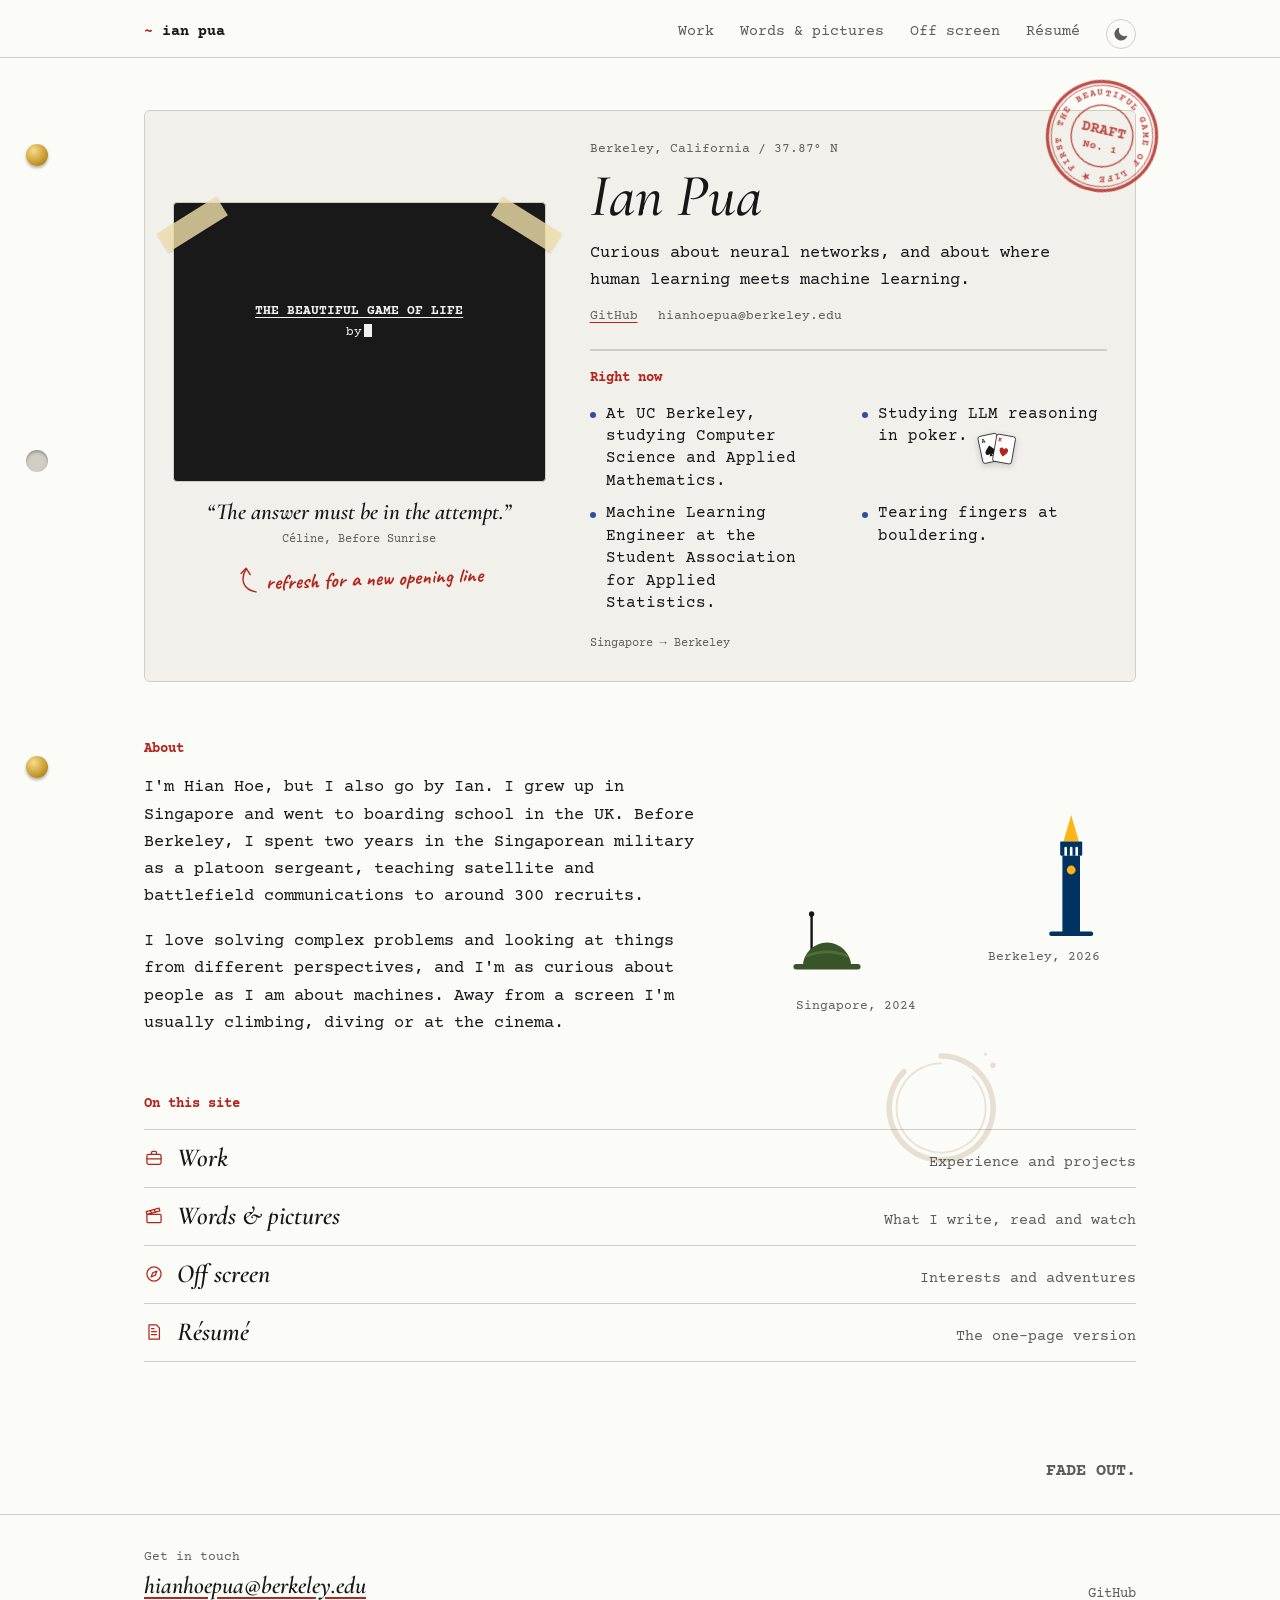
==== commit d4da55bb: "Move the cards to the poker line; reword the climbing line Co-Authored-By: Claude Fable 5.2 <noreply" ====
--- a/index.html
+++ b/index.html
@@ -45,7 +45,6 @@
     <div class="wrap">
       <div class="card">
         <span class="sticker st-stamp" data-sticker="stamp" aria-hidden="true"></span>
-        <span class="sticker st-cards" data-sticker="cards" aria-hidden="true"></span>
         <div class="screen-col">
           <div class="screen">
             <i class="tape tape-l" aria-hidden="true"></i><i class="tape tape-r" aria-hidden="true"></i>
--- a/css/site.css
+++ b/css/site.css
@@ -339,3 +339,96 @@
   .passport .sticker:nth-child(1) { width: 92px; } .passport .sticker:nth-child(2), .passport .sticker:nth-child(3) { width: 124px; }
 }
 @media (max-width: 900px) { .tape-r { display: none; } .st-stamp { top: -40px; right: -8px; width: 78px; } }
+
+/* a small sticker beside each book, film and show */
+.media-row { grid-template-columns: 50px 1fr auto; gap: 4px 18px; align-items: center; }
+.msticker { width: 50px; height: 50px; padding: 5px; background: #fff; border: 1px solid #d9d7cf; border-radius: 13px; box-shadow: 0 2px 5px rgba(0,0,0,.16); }
+.msticker.empty { visibility: hidden; }
+.msticker svg { display: block; width: 100%; height: 100%; }
+.media-row .book-note { margin-top: 6px; }
+@media (max-width: 820px) { .media-row { grid-template-columns: 44px 1fr auto; gap: 4px 12px; } .msticker { width: 44px; height: 44px; border-radius: 11px; } }
+
+/* ---------- motion: everything decorative moves a little ---------- */
+.index a .index-name, .msticker svg, .interest-mark { transition: transform .25s ease; }
+.index a:hover .index-name { transform: translateX(8px); }
+.media-row:hover .msticker svg { transform: scale(1.18) rotate(-6deg); }
+.interest:hover .interest-mark { transform: scale(1.15) rotate(-8deg); }
+
+@media (prefers-reduced-motion: no-preference) {
+  /* scene headings type themselves each time a page opens */
+  .page-title.slug { animation: typed 0.9s steps(22, end) both; }
+  @keyframes typed { from { clip-path: inset(0 100% 0 0); } to { clip-path: inset(0 0 0 0); } }
+
+  /* home */
+  .st-stamp { animation: thump 0.55s cubic-bezier(.2, 1.4, .4, 1) 0.5s both, breathe 5s ease-in-out 1.2s infinite alternate; }
+  @keyframes thump { from { transform: rotate(-4deg) scale(2.4); opacity: 0; } to { transform: rotate(13deg) scale(1); opacity: .82; } }
+  @keyframes breathe { from { transform: rotate(13deg); } to { transform: rotate(9deg); } }
+  .st-cards { animation: sway-cards 3.2s ease-in-out infinite alternate; transform-origin: 50% 90%; }
+  @keyframes sway-cards { from { transform: rotate(-7deg) translateY(0); } to { transform: rotate(8deg) translateY(-5px); } }
+  .st-arrow { animation: nudge 1.1s ease-in-out infinite alternate; }
+  @keyframes nudge { from { transform: translateY(3px); } to { transform: translateY(-4px); } }
+  .tape-l { animation: peel-l 4s ease-in-out infinite alternate; transform-origin: 100% 50%; }
+  .tape-r { animation: peel-r 4s ease-in-out 1s infinite alternate; transform-origin: 0 50%; }
+  @keyframes peel-l { from { transform: rotate(-32deg); } to { transform: rotate(-27deg); } }
+  @keyframes peel-r { from { transform: rotate(32deg); } to { transform: rotate(27deg); } }
+  .now li::before { animation: live 1.8s ease-in-out infinite; }
+  .now li:nth-child(2)::before { animation-delay: .4s; } .now li:nth-child(3)::before { animation-delay: .8s; } .now li:nth-child(4)::before { animation-delay: 1.2s; }
+  @keyframes live { 0%, 100% { transform: scale(1); opacity: 1; } 50% { transform: scale(1.7); opacity: .45; } }
+  .st-coffee { animation: turn 60s linear infinite; }
+  @keyframes turn { to { transform: rotate(360deg); } }
+  .index .ico { animation: bob 2.6s ease-in-out infinite alternate; }
+  .index li:nth-child(2) .ico { animation-delay: .5s; } .index li:nth-child(3) .ico { animation-delay: 1s; } .index li:nth-child(4) .ico { animation-delay: 1.5s; }
+  @keyframes bob { from { transform: translateY(1.5px) rotate(-5deg); } to { transform: translateY(-2.5px) rotate(6deg); } }
+
+  /* work, words and pictures, résumé */
+  .sticky { animation: flutter 2.8s ease-in-out infinite alternate; transform-origin: 50% 0; }
+  @keyframes flutter { from { transform: rotate(5deg); } to { transform: rotate(-2deg); } }
+  .st-ticket { animation: sway-ticket 3s ease-in-out infinite alternate; }
+  @keyframes sway-ticket { from { transform: rotate(-10deg); } to { transform: rotate(-2deg) translateY(-3px); } }
+  .st-popcorn { animation: pop 0.9s cubic-bezier(.3, 1.6, .5, 1) infinite alternate; }
+  @keyframes pop { from { transform: rotate(6deg) translateY(2px); } to { transform: rotate(2deg) translateY(-7px); } }
+  .clipped { animation: hang 4s ease-in-out infinite alternate; transform-origin: 40px 0; }
+  @keyframes hang { from { transform: rotate(-1.8deg); } to { transform: rotate(1deg); } }
+  .sub .ico { animation: bob 2.6s ease-in-out infinite alternate; }
+
+  /* off screen */
+  .passport .sticker { animation: thump-flat 0.45s cubic-bezier(.2, 1.4, .4, 1) both; }
+  .passport .sticker:nth-child(1) { animation-delay: .25s; } .passport .sticker:nth-child(2) { animation-delay: .6s; } .passport .sticker:nth-child(3) { animation-delay: .95s; }
+  @keyframes thump-flat { from { transform: scale(2.2); opacity: 0; } to { transform: scale(1); opacity: 1; } }
+  .map .leg { animation: march 1.2s linear infinite; }
+  @keyframes march { to { stroke-dashoffset: -14; } }
+  .map .pin.here circle { stroke: var(--blue); animation: ping 1.6s ease-out infinite; }
+  @keyframes ping { from { stroke-width: 1; stroke-opacity: .9; } to { stroke-width: 16; stroke-opacity: 0; } }
+  .interest-mark { animation: bob 3s ease-in-out infinite alternate; }
+  .interest:nth-child(2n) .interest-mark { animation-delay: .7s; } .interest:nth-child(3n) .interest-mark { animation-delay: 1.3s; }
+  .interest:hover .interest-mark { animation-play-state: paused; }
+
+  /* media stickers: each has its own small movement */
+  .msticker svg { animation: drift 3s ease-in-out var(--d, 0s) infinite alternate; transform-origin: 50% 50%; }
+  @keyframes drift { from { transform: translateY(2px); } to { transform: translateY(-3px); } }
+  .ms-axe svg { animation: chop 2.4s ease-in-out var(--d, 0s) infinite; transform-origin: 30% 85%; }
+  @keyframes chop { 0%, 55%, 100% { transform: rotate(0); } 70% { transform: rotate(-28deg); } 80% { transform: rotate(14deg); } }
+  .ms-eye svg { animation: blink 4s ease-in-out var(--d, 0s) infinite; }
+  @keyframes blink { 0%, 88%, 100% { transform: scaleY(1); } 93% { transform: scaleY(0.08); } }
+  .ms-atom svg { animation: spin 7s linear infinite; }
+  @keyframes spin { to { transform: rotate(360deg); } }
+  .ms-moth svg { animation: flap 0.5s ease-in-out infinite alternate; }
+  @keyframes flap { from { transform: scaleX(1); } to { transform: scaleX(0.62); } }
+  .ms-chicken svg { animation: peck 2.2s ease-in-out var(--d, 0s) infinite; transform-origin: 40% 90%; }
+  @keyframes peck { 0%, 50%, 100% { transform: rotate(0); } 60%, 80% { transform: rotate(16deg); } 70%, 90% { transform: rotate(4deg); } }
+  .ms-camera svg { animation: snap 3s ease-in-out var(--d, 0s) infinite; }
+  @keyframes snap { 0%, 84%, 100% { transform: scale(1); filter: none; } 88% { transform: scale(1.14); filter: brightness(1.9); } }
+  .ms-fox svg, .ms-palette svg { animation: tilt 1.8s ease-in-out var(--d, 0s) infinite alternate; }
+  @keyframes tilt { from { transform: rotate(-9deg); } to { transform: rotate(9deg); } }
+  .ms-quill svg { animation: scribe 1.4s ease-in-out infinite alternate; }
+  @keyframes scribe { from { transform: translate(-2px, 1px) rotate(-4deg); } to { transform: translate(3px, -1px) rotate(5deg); } }
+  .ms-planet svg { animation: orbit 5s ease-in-out infinite alternate; }
+  @keyframes orbit { from { transform: rotate(-14deg); } to { transform: rotate(14deg); } }
+  .ms-sunrise svg, .ms-dunes svg { animation: rise 3.5s ease-in-out var(--d, 0s) infinite alternate; }
+  @keyframes rise { from { transform: translateY(4px); } to { transform: translateY(-2px); } }
+  .media-row:hover .msticker svg, .interest:hover .interest-mark { animation-play-state: paused; }
+}
+
+/* a small drawing attached to a "Right now" line */
+.now-sticker { display: inline-block; width: 46px; vertical-align: middle; margin: 2px 0 -22px 8px; width: 42px; filter: drop-shadow(0 2px 3px rgba(0,0,0,.18)); }
+@media (prefers-reduced-motion: no-preference) { .now-sticker { animation: sway-cards 3.2s ease-in-out infinite alternate; transform-origin: 50% 90%; } }
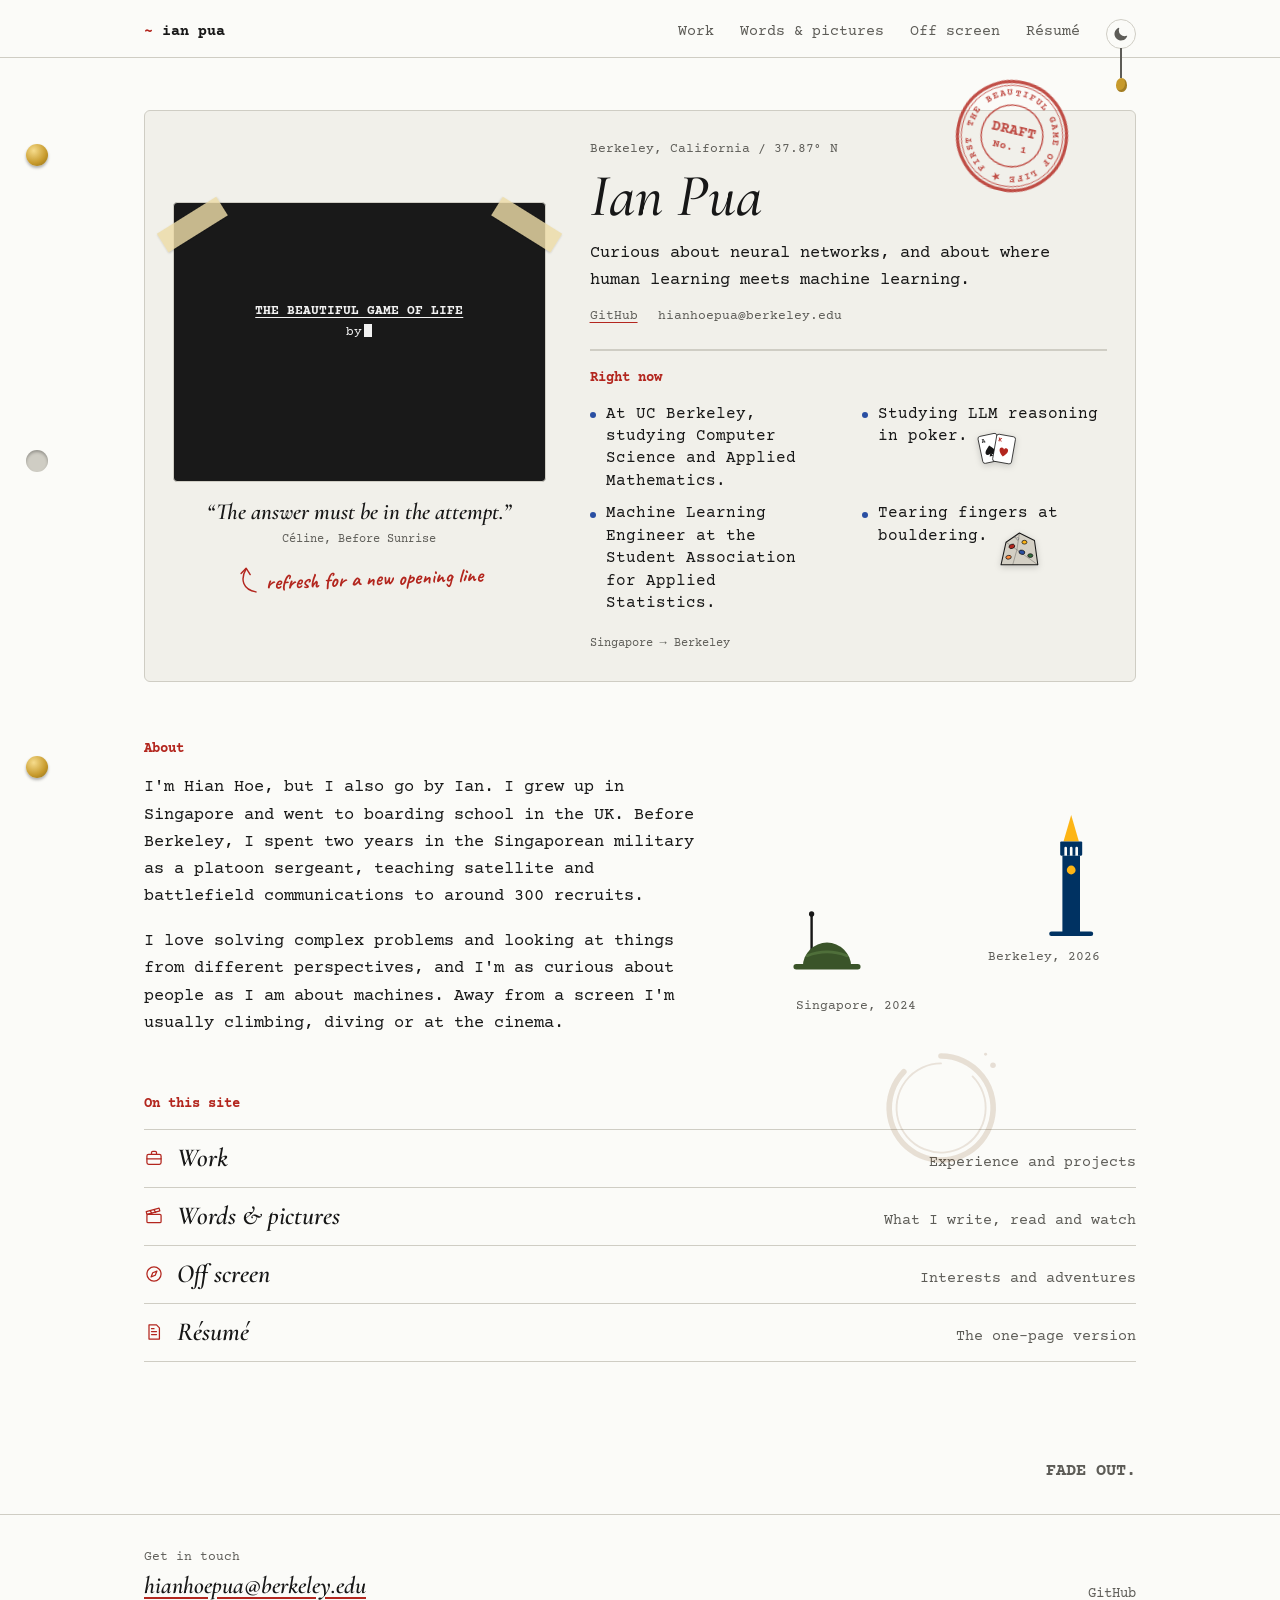
==== commit 528e8e62: "Add name hover, tab icon, pull-cord light switch and bouldering drawing Co-Authored-By: Claude Fable" ====
--- a/index.html
+++ b/index.html
@@ -14,6 +14,9 @@
 <meta property="og:image" content="https://phihooo.github.io/og.png">
 <meta name="twitter:card" content="summary_large_image">
 
+<link rel="icon" href="favicon.svg" type="image/svg+xml">
+<link rel="alternate icon" href="favicon.png" type="image/png">
+<link rel="apple-touch-icon" href="apple-touch-icon.png">
 <link rel="preconnect" href="https://fonts.googleapis.com">
 <link rel="preconnect" href="https://fonts.gstatic.com" crossorigin>
 <link href="https://fonts.googleapis.com/css2?family=Caveat:wght@500;700&family=Cormorant+Garamond:ital,wght@1,500;1,600&family=Courier+Prime:ital,wght@0,400;0,700;1,400&display=swap" rel="stylesheet">
@@ -22,6 +25,17 @@
 <body>
 
 <a class="skip" href="#main">Skip to content</a>
+
+<!-- makes the first name wobble like a scribble while hovered -->
+<svg class="defs" width="0" height="0" aria-hidden="true" focusable="false">
+  <filter id="scribble" x="-10%" y="-20%" width="120%" height="140%">
+    <feTurbulence type="fractalNoise" baseFrequency="0.035" numOctaves="2" seed="1" result="n">
+      <animate attributeName="seed" values="1;4;7;2;9;5" dur="0.55s" calcMode="discrete" repeatCount="indefinite"/>
+    </feTurbulence>
+    <feDisplacementMap in="SourceGraphic" in2="n" scale="5" xChannelSelector="R" yChannelSelector="G"/>
+  </filter>
+</svg>
+<div class="lights" id="lights" aria-hidden="true"></div>
 
 <div class="holes" aria-hidden="true"><i class="brad"></i><i></i><i class="brad"></i></div>
 
@@ -33,7 +47,7 @@
       <li><a href="#media" data-route="media">Words &amp; pictures</a></li>
       <li><a href="#offscreen" data-route="offscreen">Off screen</a></li>
       <li><a href="#resume" data-route="resume">Résumé</a></li>
-      <li><button type="button" class="mode" id="mode"></button></li>
+      <li><button type="button" class="mode" id="mode"><span class="mode-ico" id="mode-ico"></span><span class="cord" aria-hidden="true"><i class="cord-line"></i><i class="cord-bead"></i></span></button></li>
     </ul>
   </nav>
 </header>
@@ -56,7 +70,7 @@
         </div>
         <div class="intro">
           <p class="where" id="where"></p>
-          <h1 class="name">Ian Pua</h1>
+          <h1 class="name" aria-label="Ian Pua"><span class="first" id="first-name" tabindex="0" role="button" aria-label="Ian, also Hian Hoe. Hover or tap to switch.">Ian</span> Pua</h1>
           <p class="hero-line" id="tagline"></p>
           <p class="contact-row" id="hero-links"></p>
           <h2 class="h-small rule-top">Right now</h2>
--- a/css/site.css
+++ b/css/site.css
@@ -432,3 +432,26 @@
 /* a small drawing attached to a "Right now" line */
 .now-sticker { display: inline-block; width: 46px; vertical-align: middle; margin: 2px 0 -22px 8px; width: 42px; filter: drop-shadow(0 2px 3px rgba(0,0,0,.18)); }
 @media (prefers-reduced-motion: no-preference) { .now-sticker { animation: sway-cards 3.2s ease-in-out infinite alternate; transform-origin: 50% 90%; } }
+
+/* ---------- first name: scribble on hover ---------- */
+.defs { position: absolute; }
+.name .first { cursor: pointer; display: inline-block; outline-offset: 4px; }
+.name .first.scribbling { font-family: "Caveat", "Segoe Print", cursive; font-style: normal; font-weight: 700; color: var(--red); filter: url(#scribble); transform: rotate(-3deg); }
+
+/* ---------- pull cord for day and night ---------- */
+.mode { overflow: visible; }
+.mode-ico { display: inline-flex; }
+.cord { position: absolute; left: 50%; top: 100%; width: 14px; margin-left: -7px; display: block; pointer-events: auto; }
+.cord-line { display: block; width: 2px; height: 30px; margin: 0 auto; background: var(--mist); }
+.cord-bead { display: block; width: 11px; height: 14px; margin: 0 auto; border-radius: 50% 50% 46% 46%; background: #c79a2c; box-shadow: inset -2px -2px 0 rgba(0,0,0,.18); }
+.mode:hover .cord-bead { background: #e2b545; }
+.mode.pulling .cord { animation: tug 0.7s cubic-bezier(.3, 1.5, .5, 1); transform-origin: 50% 0; }
+@keyframes tug { 0% { transform: translateY(0) scaleY(1); } 30% { transform: translateY(0) scaleY(1.55); } 55% { transform: translateY(0) scaleY(0.86); } 75% { transform: scaleY(1.08) rotate(4deg); } 100% { transform: scaleY(1) rotate(0); } }
+.lights { position: fixed; inset: 0; z-index: 60; pointer-events: none; opacity: 0; }
+.lights.going-dark { background: #000; animation: lights-off 0.55s ease-out; }
+.lights.going-light { background: #fff6d6; animation: lights-on 0.75s linear; }
+@keyframes lights-off { 0% { opacity: 0; } 12% { opacity: .75; } 100% { opacity: 0; } }
+@keyframes lights-on { 0% { opacity: 0; } 8% { opacity: .75; } 18% { opacity: .05; } 30% { opacity: .6; } 40% { opacity: .1; } 55% { opacity: .35; } 100% { opacity: 0; } }
+.now-sticker[data-sticker="boulder"] { width: 46px; }
+.st-stamp { right: 64px; }
+@media (max-width: 900px) { .st-stamp { right: 56px; } }
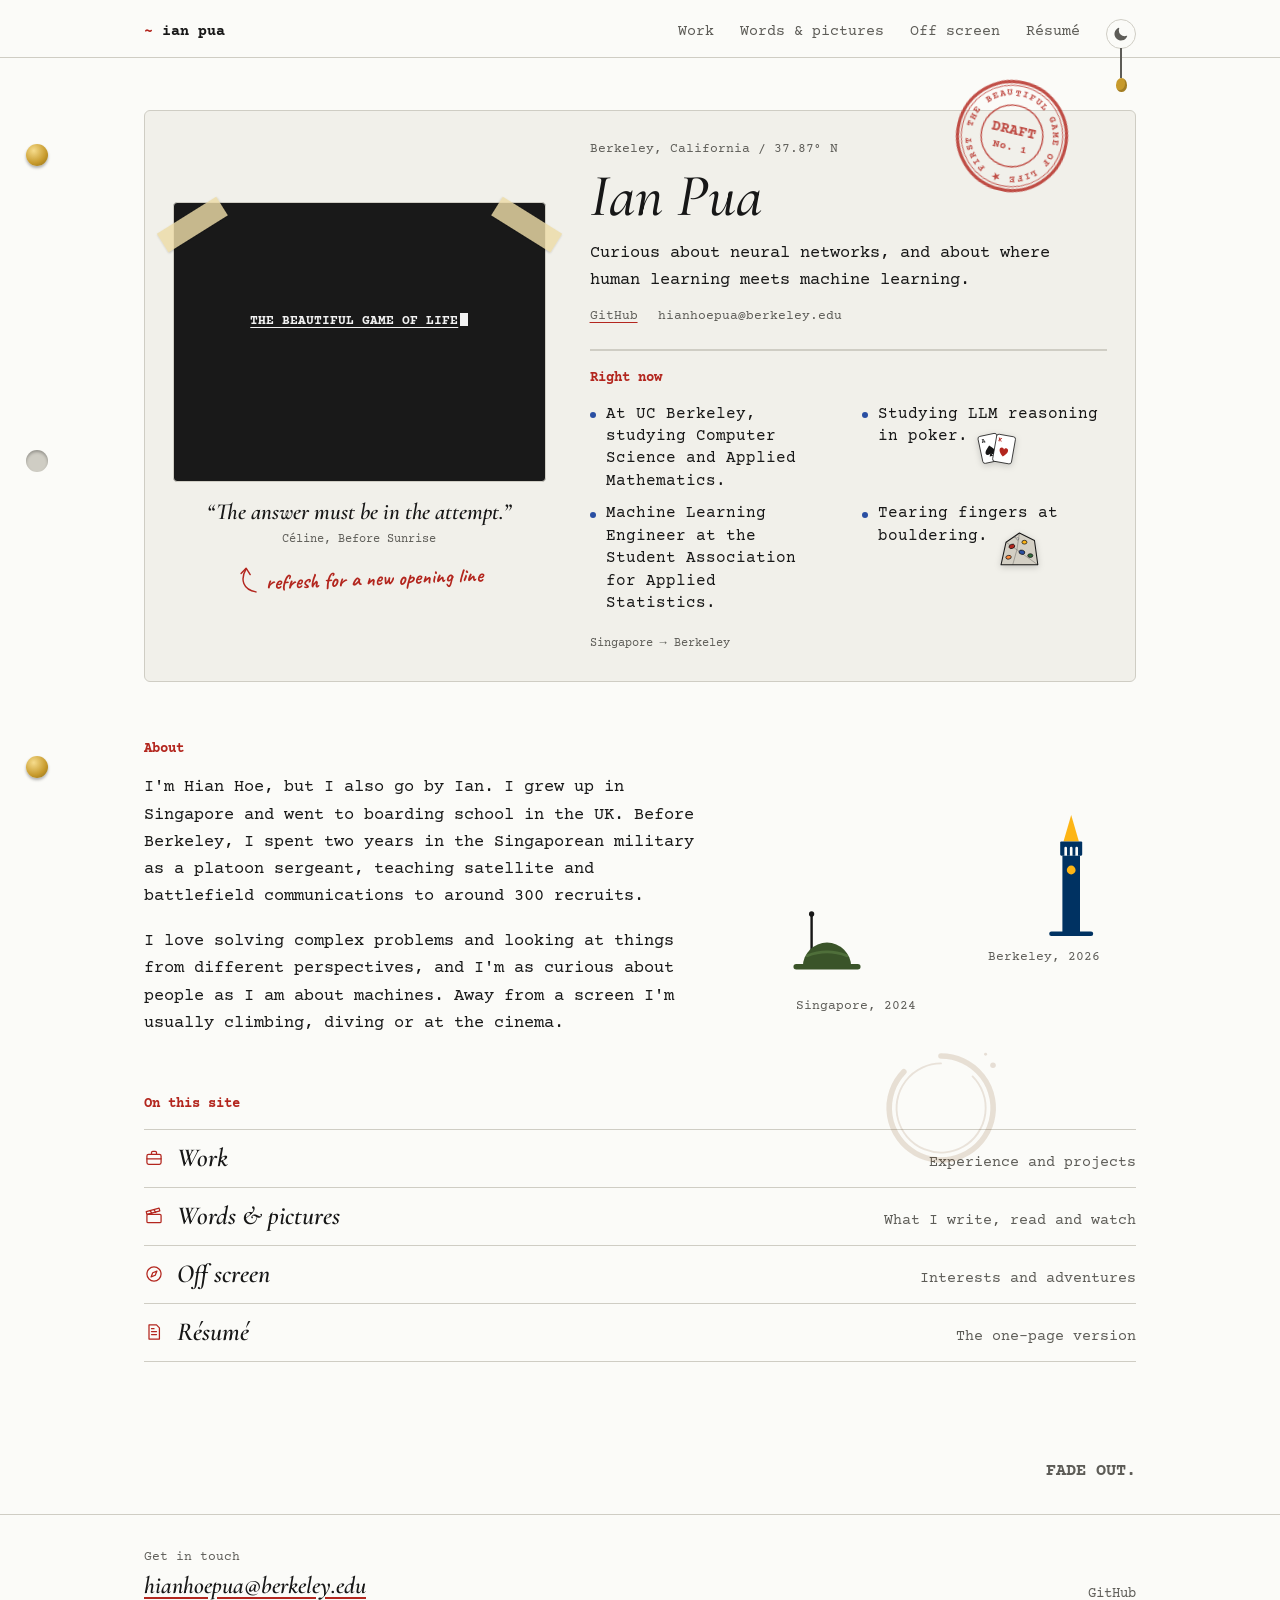
==== commit c5d560d5: "Name hover: smooth cross-fade into a pixel font Co-Authored-By: Claude Fable 5.2 <noreply@anthropic." ====
--- a/index.html
+++ b/index.html
@@ -19,22 +19,13 @@
 <link rel="apple-touch-icon" href="apple-touch-icon.png">
 <link rel="preconnect" href="https://fonts.googleapis.com">
 <link rel="preconnect" href="https://fonts.gstatic.com" crossorigin>
-<link href="https://fonts.googleapis.com/css2?family=Caveat:wght@500;700&family=Cormorant+Garamond:ital,wght@1,500;1,600&family=Courier+Prime:ital,wght@0,400;0,700;1,400&display=swap" rel="stylesheet">
+<link href="https://fonts.googleapis.com/css2?family=Caveat:wght@500;700&family=Pixelify+Sans:wght@500;600&family=Cormorant+Garamond:ital,wght@1,500;1,600&family=Courier+Prime:ital,wght@0,400;0,700;1,400&display=swap" rel="stylesheet">
 <link rel="stylesheet" href="css/site.css">
 </head>
 <body>
 
 <a class="skip" href="#main">Skip to content</a>
 
-<!-- makes the first name wobble like a scribble while hovered -->
-<svg class="defs" width="0" height="0" aria-hidden="true" focusable="false">
-  <filter id="scribble" x="-10%" y="-20%" width="120%" height="140%">
-    <feTurbulence type="fractalNoise" baseFrequency="0.035" numOctaves="2" seed="1" result="n">
-      <animate attributeName="seed" values="1;4;7;2;9;5" dur="0.55s" calcMode="discrete" repeatCount="indefinite"/>
-    </feTurbulence>
-    <feDisplacementMap in="SourceGraphic" in2="n" scale="5" xChannelSelector="R" yChannelSelector="G"/>
-  </filter>
-</svg>
 <div class="lights" id="lights" aria-hidden="true"></div>
 
 <div class="holes" aria-hidden="true"><i class="brad"></i><i></i><i class="brad"></i></div>
@@ -70,7 +61,7 @@
         </div>
         <div class="intro">
           <p class="where" id="where"></p>
-          <h1 class="name" aria-label="Ian Pua"><span class="first" id="first-name" tabindex="0" role="button" aria-label="Ian, also Hian Hoe. Hover or tap to switch.">Ian</span> Pua</h1>
+          <h1 class="name" aria-label="Ian Pua"><span class="first" id="first-name" tabindex="0" role="button" aria-label="Ian, also Hian Hoe. Hover or tap to switch."><span class="f-serif">Ian</span><span class="f-pixel" aria-hidden="true">Ian</span></span> Pua</h1>
           <p class="hero-line" id="tagline"></p>
           <p class="contact-row" id="hero-links"></p>
           <h2 class="h-small rule-top">Right now</h2>
--- a/css/site.css
+++ b/css/site.css
@@ -433,10 +433,13 @@
 .now-sticker { display: inline-block; width: 46px; vertical-align: middle; margin: 2px 0 -22px 8px; width: 42px; filter: drop-shadow(0 2px 3px rgba(0,0,0,.18)); }
 @media (prefers-reduced-motion: no-preference) { .now-sticker { animation: sway-cards 3.2s ease-in-out infinite alternate; transform-origin: 50% 90%; } }
 
-/* ---------- first name: scribble on hover ---------- */
-.defs { position: absolute; }
-.name .first { cursor: pointer; display: inline-block; outline-offset: 4px; }
-.name .first.scribbling { font-family: "Caveat", "Segoe Print", cursive; font-style: normal; font-weight: 700; color: var(--red); filter: url(#scribble); transform: rotate(-3deg); }
+/* ---------- first name: cross-fades into a pixel font on hover ---------- */
+.name .first { display: inline-grid; align-items: baseline; justify-items: start; cursor: pointer; white-space: nowrap; outline-offset: 4px; vertical-align: baseline; transition: width .35s ease; }
+.name .first > span { grid-area: 1 / 1; transition: opacity .3s ease, transform .3s ease; }
+.name .f-pixel { font-family: "Pixelify Sans", "VT323", ui-monospace, monospace; font-style: normal; font-weight: 600; font-size: 0.78em; letter-spacing: 0.01em; opacity: 0; transform: translateY(3px); }
+.name .first.pixelled .f-serif { opacity: 0; transform: translateY(-3px); }
+.name .first.pixelled .f-pixel { opacity: 1; transform: translateY(0); }
+@media (prefers-reduced-motion: reduce) { .name .first, .name .first > span { transition: none; } }
 
 /* ---------- pull cord for day and night ---------- */
 .mode { overflow: visible; }
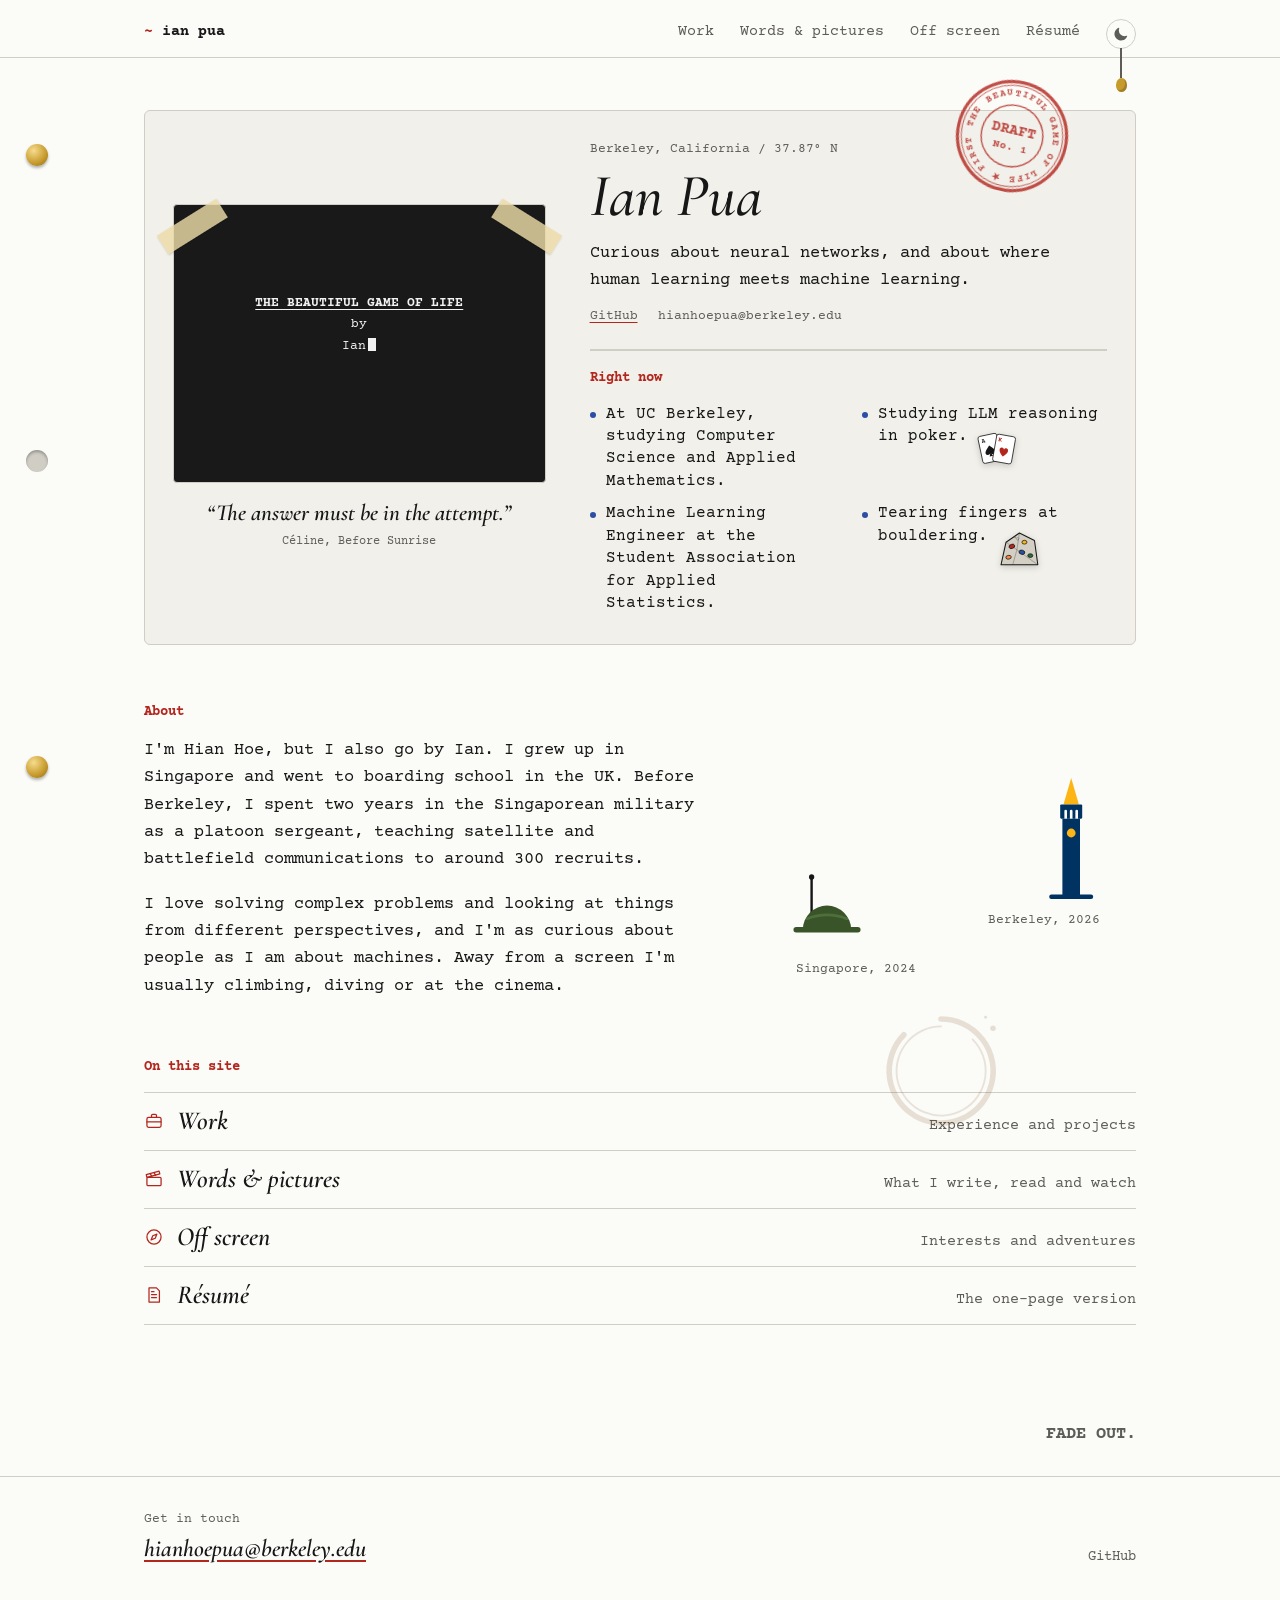
==== commit 470ff9a0: "Name eases to Hian Hoe Pua on hover; remove two lines Co-Authored-By: Claude Fable 5.2 <noreply@anth" ====
--- a/index.html
+++ b/index.html
@@ -19,7 +19,7 @@
 <link rel="apple-touch-icon" href="apple-touch-icon.png">
 <link rel="preconnect" href="https://fonts.googleapis.com">
 <link rel="preconnect" href="https://fonts.gstatic.com" crossorigin>
-<link href="https://fonts.googleapis.com/css2?family=Caveat:wght@500;700&family=Pixelify+Sans:wght@500;600&family=Cormorant+Garamond:ital,wght@1,500;1,600&family=Courier+Prime:ital,wght@0,400;0,700;1,400&display=swap" rel="stylesheet">
+<link href="https://fonts.googleapis.com/css2?family=Caveat:wght@500;700&family=Cormorant+Garamond:ital,wght@1,500;1,600&family=Courier+Prime:ital,wght@0,400;0,700;1,400&display=swap" rel="stylesheet">
 <link rel="stylesheet" href="css/site.css">
 </head>
 <body>
@@ -57,16 +57,14 @@
             <div class="screen-html" id="screen-html" hidden></div>
           </div>
           <blockquote class="quote" id="quote" hidden></blockquote>
-          <p class="scribble"><span class="sticker st-arrow" data-sticker="arrow" aria-hidden="true"></span>refresh for a new opening line</p>
         </div>
         <div class="intro">
           <p class="where" id="where"></p>
-          <h1 class="name" aria-label="Ian Pua"><span class="first" id="first-name" tabindex="0" role="button" aria-label="Ian, also Hian Hoe. Hover or tap to switch."><span class="f-serif">Ian</span><span class="f-pixel" aria-hidden="true">Ian</span></span> Pua</h1>
+          <h1 class="name"><span class="name-hit" id="name-hit" tabindex="0" aria-label="Ian Pua, also Hian Hoe Pua"><span class="first" id="first-name" aria-hidden="true"><span class="f-a">Ian</span><span class="f-b">Hian Hoe</span></span><span aria-hidden="true"> Pua</span></span></h1>
           <p class="hero-line" id="tagline"></p>
           <p class="contact-row" id="hero-links"></p>
           <h2 class="h-small rule-top">Right now</h2>
           <ul class="now" id="now-list"></ul>
-          <p class="path" id="path"></p>
         </div>
       </div>
 
--- a/css/site.css
+++ b/css/site.css
@@ -433,12 +433,13 @@
 .now-sticker { display: inline-block; width: 46px; vertical-align: middle; margin: 2px 0 -22px 8px; width: 42px; filter: drop-shadow(0 2px 3px rgba(0,0,0,.18)); }
 @media (prefers-reduced-motion: no-preference) { .now-sticker { animation: sway-cards 3.2s ease-in-out infinite alternate; transform-origin: 50% 90%; } }
 
-/* ---------- first name: cross-fades into a pixel font on hover ---------- */
-.name .first { display: inline-grid; align-items: baseline; justify-items: start; cursor: pointer; white-space: nowrap; outline-offset: 4px; vertical-align: baseline; transition: width .35s ease; }
-.name .first > span { grid-area: 1 / 1; transition: opacity .3s ease, transform .3s ease; }
-.name .f-pixel { font-family: "Pixelify Sans", "VT323", ui-monospace, monospace; font-style: normal; font-weight: 600; font-size: 0.78em; letter-spacing: 0.01em; opacity: 0; transform: translateY(3px); }
-.name .first.pixelled .f-serif { opacity: 0; transform: translateY(-3px); }
-.name .first.pixelled .f-pixel { opacity: 1; transform: translateY(0); }
+/* ---------- the name: "Ian" eases into "Hian Hoe" on hover ---------- */
+.name-hit { display: inline-block; cursor: default; white-space: nowrap; outline-offset: 6px; }
+.name .first { display: inline-grid; justify-items: start; vertical-align: baseline; overflow: visible; transition: width .5s cubic-bezier(.4, 0, .2, 1); }
+.name .first > span { grid-area: 1 / 1; transition: opacity .45s ease, filter .45s ease; }
+.name .f-b { opacity: 0; filter: blur(6px); }
+.name-hit.full .f-a { opacity: 0; filter: blur(6px); }
+.name-hit.full .f-b { opacity: 1; filter: blur(0); }
 @media (prefers-reduced-motion: reduce) { .name .first, .name .first > span { transition: none; } }
 
 /* ---------- pull cord for day and night ---------- */
@@ -458,3 +459,5 @@
 .now-sticker[data-sticker="boulder"] { width: 46px; }
 .st-stamp { right: 64px; }
 @media (max-width: 900px) { .st-stamp { right: 56px; } }
+/* keep the incoming letters from running over "Pua" while the gap opens */
+.name .first { overflow: hidden; padding: 0.18em 0.1em 0.22em 0.04em; margin: -0.18em -0.1em -0.22em -0.04em; box-sizing: content-box; }
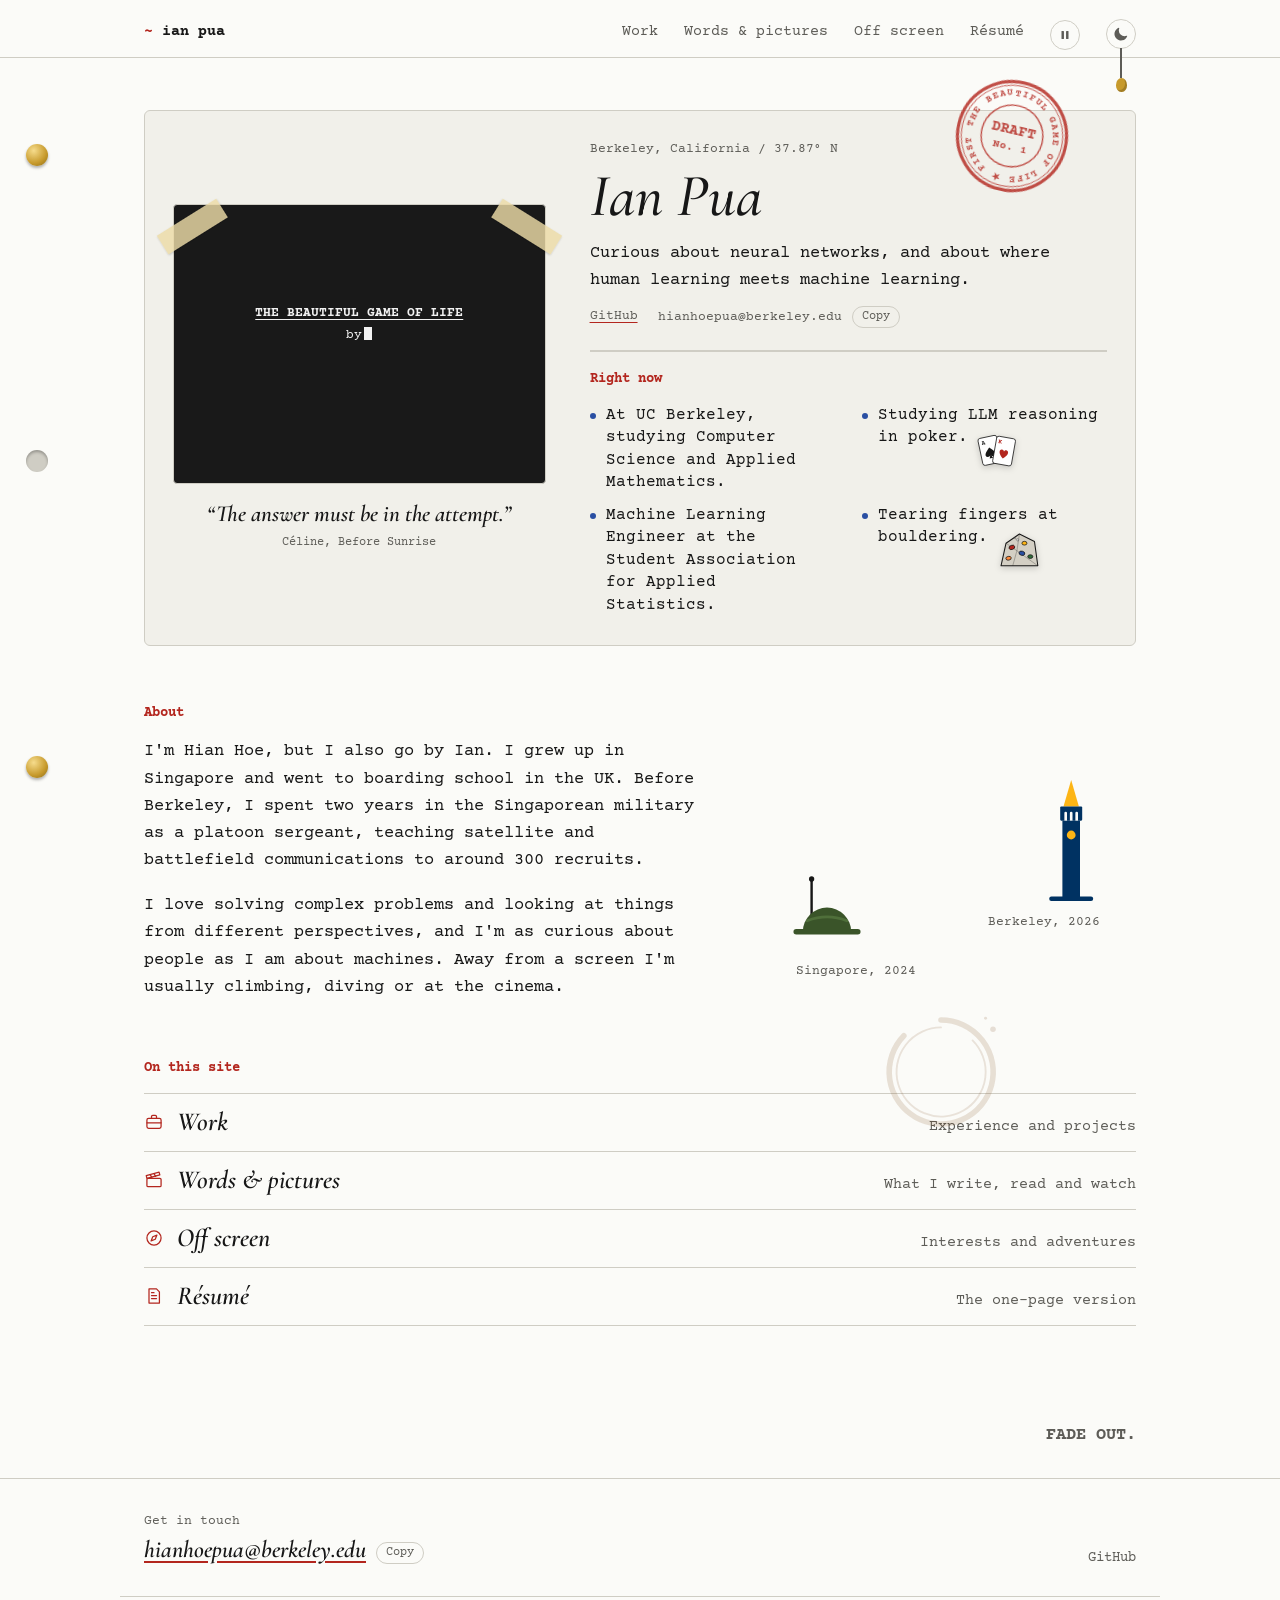
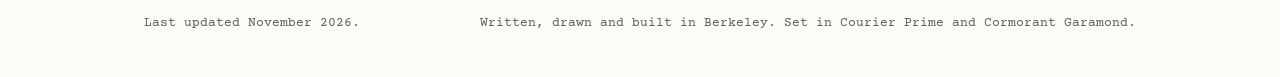
==== commit 65c318c6: "Add Work layouts, pause button, copy email, 404 page, no-script fallback, new share image; phone and" ====
--- a/index.html
+++ b/index.html
@@ -38,12 +38,23 @@
       <li><a href="#media" data-route="media">Words &amp; pictures</a></li>
       <li><a href="#offscreen" data-route="offscreen">Off screen</a></li>
       <li><a href="#resume" data-route="resume">Résumé</a></li>
+      <li><button type="button" class="mode motion" id="motion"></button></li>
       <li><button type="button" class="mode" id="mode"><span class="mode-ico" id="mode-ico"></span><span class="cord" aria-hidden="true"><i class="cord-line"></i><i class="cord-bead"></i></span></button></li>
     </ul>
   </nav>
 </header>
 
 <main id="main">
+
+  <noscript>
+    <div class="wrap noscript">
+      <h1>Ian Pua</h1>
+      <p>Computer Science and Applied Mathematics at UC Berkeley. Studying LLM reasoning in poker, and a Machine Learning Engineer at the Student Association for Applied Statistics.</p>
+      <p>I'm Hian Hoe, but I also go by Ian. I grew up in Singapore, went to boarding school in the UK, and spent two years in the Singaporean military before Berkeley.</p>
+      <p>Email: hianhoepua@berkeley.edu<br>GitHub: <a href="https://github.com/phihooo">github.com/phihooo</a></p>
+      <p>The rest of this site needs JavaScript switched on.</p>
+    </div>
+  </noscript>
 
   <!-- HOME -->
   <section class="view" data-view="home">
@@ -130,14 +141,16 @@
       <div class="sticky" aria-hidden="true">still writing<br>this part.<br>back soon!</div>
       <section class="part" id="sec-experience">
         <h2 class="sub"><span class="ico" data-icon="work"></span>Experience</h2>
-        <div class="pending">
+        <ol class="xp" id="xp-list" hidden></ol>
+        <div class="pending" id="xp-empty">
           <p class="pending-title">Coming soon</p>
           <p class="pending-note">I'm writing this section up. Until then, my GitHub is the best place to see what I've been doing.</p>
         </div>
       </section>
       <section class="part" id="sec-projects">
         <h2 class="sub"><span class="ico" data-icon="cube"></span>Projects</h2>
-        <div class="pending">
+        <ul class="projects" id="proj-list" hidden></ul>
+        <div class="pending" id="proj-empty">
           <p class="pending-title">Coming soon</p>
           <p class="pending-note">Project write-ups are on the way.</p>
         </div>
@@ -217,6 +230,10 @@
     </div>
     <ul class="foot-links" id="foot-links"></ul>
   </div>
+  <div class="wrap foot-credits">
+    <span id="foot-updated"></span>
+    <span>Written, drawn and built in Berkeley. Set in Courier Prime and Cormorant Garamond.</span>
+  </div>
 </footer>
 
 <script src="js/content.js"></script>
--- a/css/site.css
+++ b/css/site.css
@@ -461,3 +461,55 @@
 @media (max-width: 900px) { .st-stamp { right: 56px; } }
 /* keep the incoming letters from running over "Pua" while the gap opens */
 .name .first { overflow: hidden; padding: 0.18em 0.1em 0.22em 0.04em; margin: -0.18em -0.1em -0.22em -0.04em; box-sizing: content-box; }
+
+/* ---------- work: experience and projects ---------- */
+.xp { border-left: 2px solid var(--line); margin-left: 6px; display: grid; gap: 34px; }
+.xp-item { position: relative; display: grid; grid-template-columns: 150px 1fr; gap: 6px 26px; padding-left: 26px; }
+.xp-item::before { content: ""; position: absolute; left: -8px; top: 7px; width: 14px; height: 14px; border-radius: 50%; background: var(--paper); border: 3px solid var(--red); }
+.xp-when { font-size: 13px; color: var(--mist); padding-top: 5px; }
+.xp-role { font-family: var(--title); font-style: italic; font-weight: 600; font-size: 27px; line-height: 1.15; }
+.xp-org { font-weight: 700; margin-top: 2px; }
+.xp-points { margin-top: 10px; display: grid; gap: 6px; max-width: 40em; }
+.xp-points li { position: relative; padding-left: 18px; color: var(--ink); }
+.xp-points li::before { content: "\2013"; position: absolute; left: 0; color: var(--red); }
+.xp-link, .proj-link { margin-top: 10px; font-size: 15px; }
+.xp-link a, .proj-link a { text-decoration-color: var(--red); text-underline-offset: 4px; }
+.projects { display: grid; grid-template-columns: repeat(2, minmax(0, 1fr)); gap: 22px; }
+.proj { background: var(--shelf); border: 1px solid var(--line); border-radius: 6px; padding: 22px; display: flex; flex-direction: column; gap: 10px; transition: transform .2s ease, box-shadow .2s ease; }
+.proj:hover { transform: translateY(-3px) rotate(-0.4deg); box-shadow: 0 10px 18px rgba(0,0,0,.10); }
+.proj-head { display: flex; align-items: center; gap: 14px; }
+.proj-name { font-family: var(--title); font-style: italic; font-weight: 600; font-size: 26px; line-height: 1.15; }
+.proj-when { font-size: 13px; color: var(--mist); }
+.proj-blurb { color: var(--ink); }
+.proj-tags { display: flex; flex-wrap: wrap; gap: 6px; margin-top: auto; padding-top: 6px; }
+.proj-tags li { font-size: 12.5px; color: var(--mist); border: 1px solid var(--line); border-radius: 999px; padding: 3px 10px; }
+.proj .msticker { flex: none; }
+.proj .msticker svg { animation: none; }
+
+/* ---------- copy button, footer credits, no-script ---------- */
+.copy { font: inherit; font-family: var(--type); font-style: normal; font-weight: 400; font-size: 12px; line-height: 1; color: var(--mist); background: transparent; border: 1px solid var(--line); border-radius: 999px; padding: 4px 9px; margin-left: 10px; cursor: pointer; vertical-align: middle; }
+.copy:hover { color: var(--ink); border-color: var(--mist); }
+.contact-row .email { display: inline-flex; align-items: center; }
+.foot-credits { display: flex; flex-wrap: wrap; justify-content: space-between; gap: 6px 30px; margin-top: 26px; padding-top: 16px; border-top: 1px solid var(--line); font-size: 12.5px; color: var(--mist); }
+.noscript { padding-top: 60px; padding-bottom: 60px; display: grid; gap: 16px; max-width: 760px; }
+.noscript h1 { font-family: var(--title); font-style: italic; font-weight: 500; font-size: 60px; line-height: 1; }
+
+/* ---------- pause button: stops everything that moves ---------- */
+.mode.motion { top: 7px; }
+:root[data-motion="off"] *, :root[data-motion="off"] *::before, :root[data-motion="off"] *::after { animation: none !important; transition: none !important; }
+:root[data-motion="off"] .walk .print { opacity: 1; }
+:root[data-motion="off"] .sc-fade .cursor { opacity: 1; }
+@media (max-width: 820px) {
+  .xp-item { grid-template-columns: 1fr; }
+  .xp-when { padding-top: 0; }
+  .projects { grid-template-columns: 1fr; }
+}
+
+/* ---------- fixes from the phone and night-mode check ---------- */
+:root[data-theme="dark"] .st-stamp, :root[data-theme="dark"] .passport .sticker { filter: brightness(1.75) saturate(0.85); }
+@media (prefers-color-scheme: dark) { :root:not([data-theme="light"]) .st-stamp, :root:not([data-theme="light"]) .passport .sticker { filter: brightness(1.75) saturate(0.85); } }
+@media (max-width: 900px) {
+  .st-stamp { top: auto; bottom: -38px; right: 6px; width: 84px; }
+  .now-sticker { margin: 4px 0 0 8px; }
+  .card { margin-bottom: 26px; }
+}
